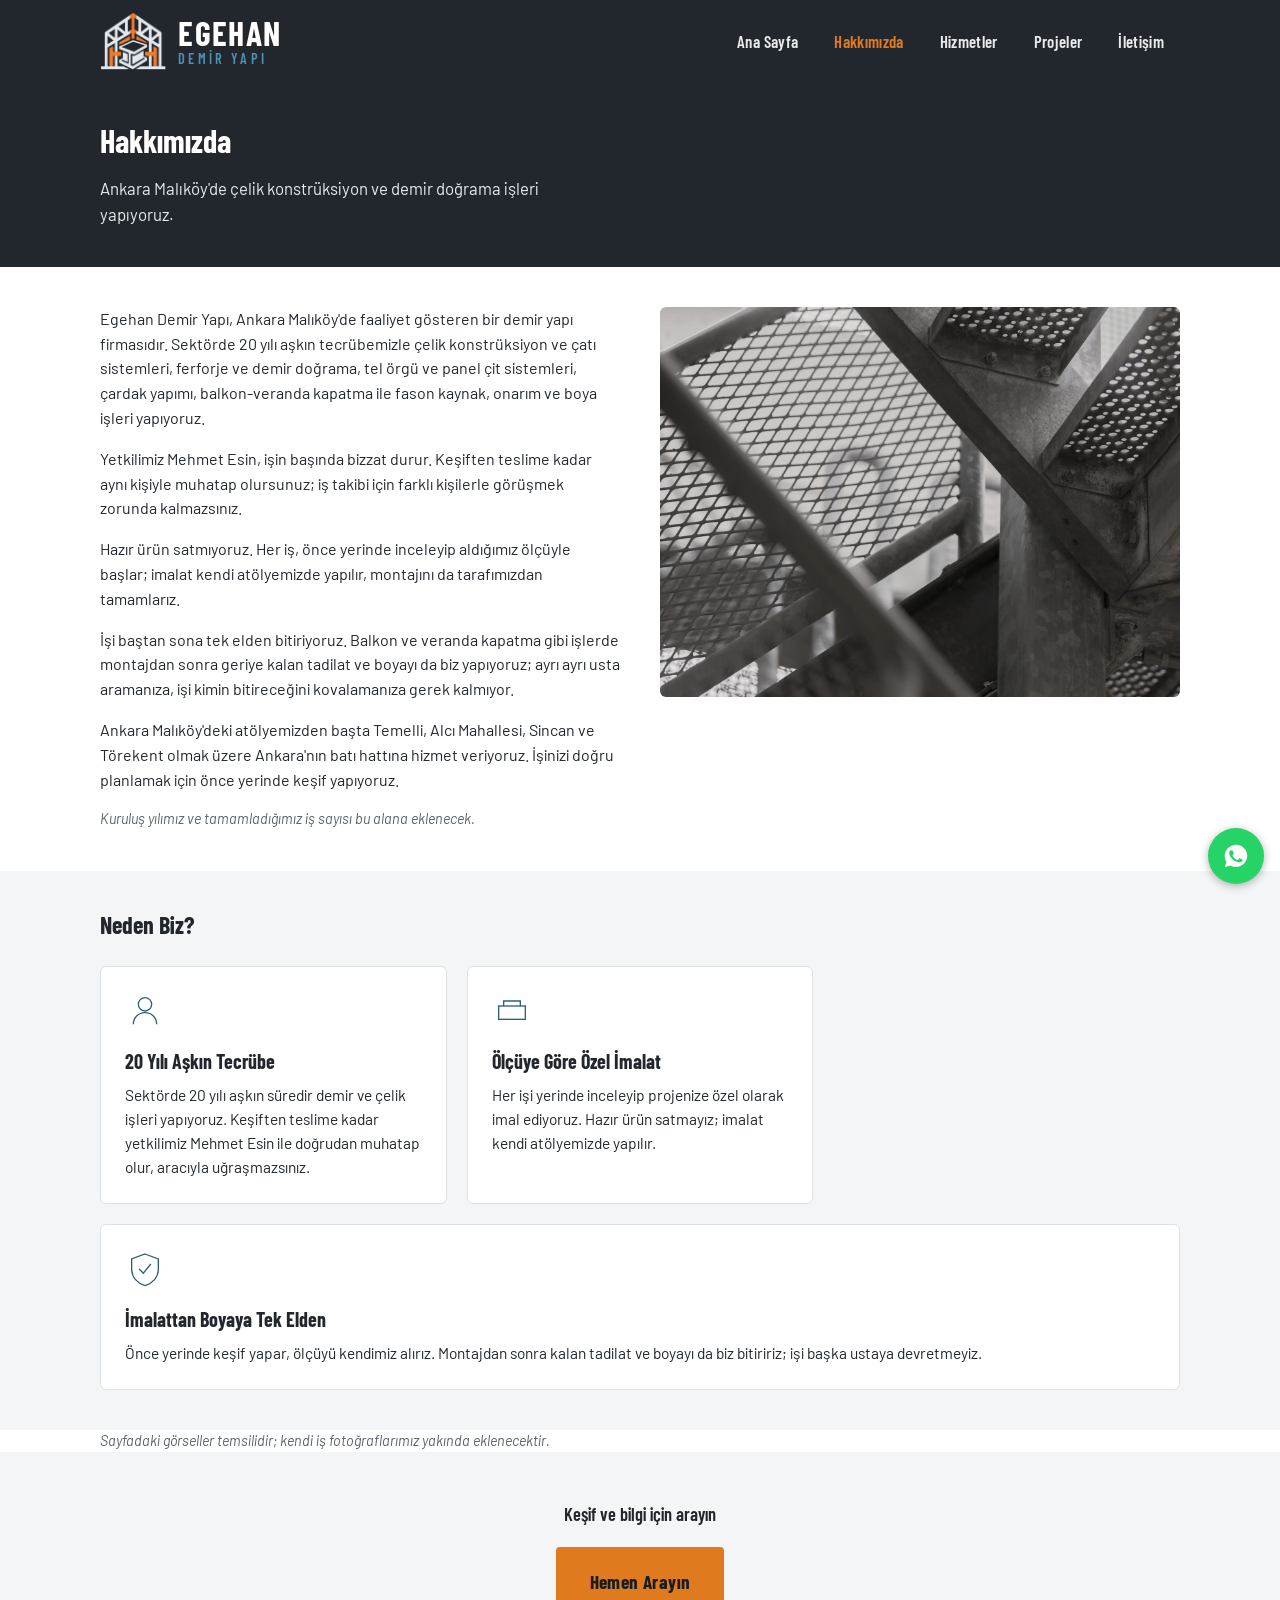
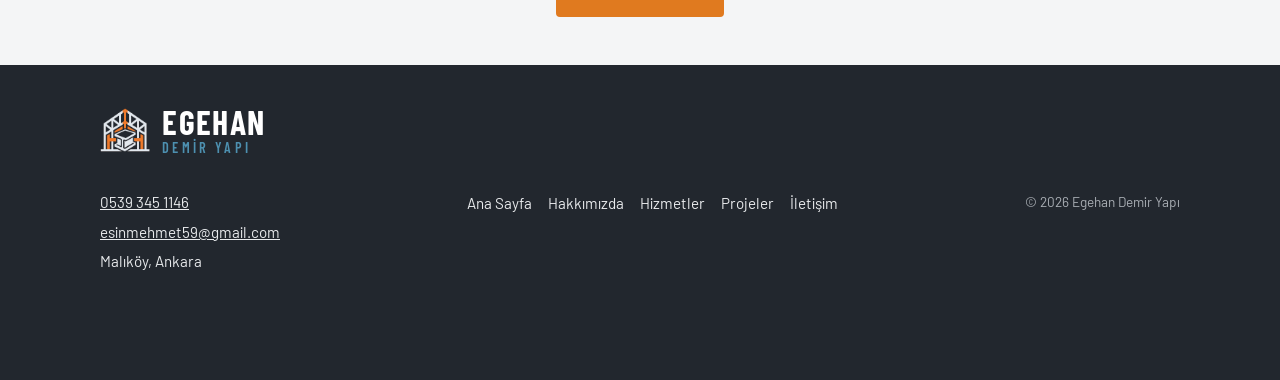
==== hakkimizda.html @ c086c743 "Derinlik ve dönüşüm: SSS, neden biz, teklif şeridi, mobil çubuk, SEO - Paylaşım kartı (OG) ve LocalB" ====
<!DOCTYPE html>
<html lang="tr">
<head>
<meta charset="UTF-8">
<meta name="viewport" content="width=device-width, initial-scale=1.0">
<title>Hakkımızda — Egehan Demir Yapı | Çelik Konstrüksiyon &amp; Demir Doğrama</title>
<meta name="description" content="Egehan Demir Yapı hakkında bilgi alın. Ankara'da çelik konstrüksiyon, ferforje, çit sistemleri, balkon kapatma ve kaynak-boya işlerinde yetkili Mehmet Esin ile doğrudan çalışın.">
<link rel="canonical" href="https://bahaeem.github.io/egehan-teknik/hakkimizda.html">
<meta property="og:type" content="website">
<meta property="og:locale" content="tr_TR">
<meta property="og:site_name" content="Egehan Demir Yapı">
<meta property="og:url" content="https://bahaeem.github.io/egehan-teknik/hakkimizda.html">
<meta property="og:title" content="Hakkımızda — Egehan Demir Yapı">
<meta property="og:description" content="Egehan Demir Yapı hakkında bilgi alın. Ankara'da çelik konstrüksiyon, ferforje, çit sistemleri, balkon kapatma ve kaynak-boya işlerinde yetkili Mehmet Esin ile doğrudan çalışın.">
<meta property="og:image" content="https://bahaeem.github.io/egehan-teknik/gorseller/paylasim.jpg">
<meta property="og:image:width" content="1200">
<meta property="og:image:height" content="630">
<meta name="twitter:card" content="summary_large_image">
<meta name="twitter:title" content="Hakkımızda — Egehan Demir Yapı">
<meta name="twitter:description" content="Egehan Demir Yapı hakkında bilgi alın. Ankara'da çelik konstrüksiyon, ferforje, çit sistemleri, balkon kapatma ve kaynak-boya işlerinde yetkili Mehmet Esin ile doğrudan çalışın.">
<meta name="twitter:image" content="https://bahaeem.github.io/egehan-teknik/gorseller/paylasim.jpg">
<meta name="theme-color" content="#22272e">
<link rel="preconnect" href="https://fonts.googleapis.com">
<link rel="preconnect" href="https://fonts.gstatic.com" crossorigin>
<link rel="stylesheet" href="https://fonts.googleapis.com/css2?family=Barlow+Condensed:wght@600;700&family=Barlow:wght@400;600&display=swap">
<link rel="stylesheet" href="css/stil.css">
</head>
<body>

<header class="ust-bilgi">
  <div class="icerik">
    <a href="index.html" class="logo-baglanti">
      <img src="gorseller/amblem-acik.png" class="amblem" alt="" width="274" height="240">
      <span class="yazi-logo">
        <span class="yazi-logo-ad">EGEHAN</span>
        <span class="yazi-logo-alt">DEMİR YAPI</span>
      </span>
    </a>

    <button type="button" class="menu-dugmesi" aria-expanded="false" aria-controls="ana-menu">
      <span class="sr-only">Menüyü aç</span>
      <svg viewBox="0 0 24 24" fill="none" stroke-width="2" stroke-linecap="round" aria-hidden="true">
        <line x1="3" y1="6" x2="21" y2="6"></line>
        <line x1="3" y1="12" x2="21" y2="12"></line>
        <line x1="3" y1="18" x2="21" y2="18"></line>
      </svg>
    </button>

    <nav class="ana-menu" id="ana-menu" aria-label="Ana menü">
      <ul>
        <li><a href="index.html">Ana Sayfa</a></li>
        <li><a href="hakkimizda.html" aria-current="page">Hakkımızda</a></li>
        <li><a href="hizmetler.html">Hizmetler</a></li>
        <li><a href="projeler.html">Projeler</a></li>
        <li><a href="iletisim.html">İletişim</a></li>
      </ul>
    </nav>
  </div>
</header>

<main>

  <section class="sayfa-basligi">
    <div class="icerik">
      <h1>Hakkımızda</h1>
      <p>Ankara Malıköy'de çelik konstrüksiyon ve demir doğrama işleri yapıyoruz.</p>
    </div>
  </section>

  <section class="blok">
    <div class="icerik">
      <div class="blok-ic">
        <div class="blok-gorsel">
          <!-- TEMSİLİ görsel -->
          <img src="gorseller/metal-detay.webp" alt="Galvaniz çelik merdiven detayı" width="1600" height="2133" loading="lazy">
        </div>
        <div class="blok-metin">
          <p>Egehan Demir Yapı, Ankara Malıköy'de faaliyet gösteren bir demir yapı firmasıdır. Sektörde 20 yılı aşkın tecrübemizle çelik konstrüksiyon ve çatı sistemleri, ferforje ve demir doğrama, tel örgü ve panel çit sistemleri, çardak yapımı, balkon-veranda kapatma ile fason kaynak, onarım ve boya işleri yapıyoruz.</p>
          <p>Yetkilimiz Mehmet Esin, işin başında bizzat durur. Keşiften teslime kadar aynı kişiyle muhatap olursunuz; iş takibi için farklı kişilerle görüşmek zorunda kalmazsınız.</p>
          <p>Hazır ürün satmıyoruz. Her iş, önce yerinde inceleyip aldığımız ölçüyle başlar; imalat kendi atölyemizde yapılır, montajını da tarafımızdan tamamlarız.</p>
          <p>İşi baştan sona tek elden bitiriyoruz. Balkon ve veranda kapatma gibi işlerde montajdan sonra geriye kalan tadilat ve boyayı da biz yapıyoruz; ayrı ayrı usta aramanıza, işi kimin bitireceğini kovalamanıza gerek kalmıyor.</p>
          <p>Ankara Malıköy'deki atölyemizden başta Temelli, Alcı Mahallesi, Sincan ve Törekent olmak üzere Ankara'nın batı hattına hizmet veriyoruz. İşinizi doğru planlamak için önce yerinde keşif yapıyoruz.</p>
          <p class="yer-tutucu">Kuruluş yılımız ve tamamladığımız iş sayısı bu alana eklenecek.<!-- TODO: müşteriden gelecek. "20 yılı aşkın tecrübe" bilgisi 08.09.2026'da kullanıcıdan alındı, metne işlendi. --></p>
        </div>
      </div>
    </div>
  </section>

  <section class="blok blok--zemin">
    <div class="icerik">
      <h2>Neden Biz?</h2>
      <ul class="kart-grid kart-grid--3">
        <li class="kart">
          <svg class="kart-ikon" viewBox="0 0 48 48" aria-hidden="true">
            <circle cx="24" cy="16" r="8"></circle>
            <path d="M10 40c0-8 6-14 14-14s14 6 14 14"></path>
          </svg>
          <h3>20 Yılı Aşkın Tecrübe</h3>
          <p>Sektörde 20 yılı aşkın süredir demir ve çelik işleri yapıyoruz. Keşiften teslime kadar yetkilimiz Mehmet Esin ile doğrudan muhatap olur, aracıyla uğraşmazsınız.</p>
        </li>

        <li class="kart">
          <svg class="kart-ikon" viewBox="0 0 48 48" aria-hidden="true">
            <rect x="8" y="18" width="32" height="16"></rect>
            <path d="M14 18 V12 H34 V18"></path>
          </svg>
          <h3>Ölçüye Göre Özel İmalat</h3>
          <p>Her işi yerinde inceleyip projenize özel olarak imal ediyoruz. Hazır ürün satmayız; imalat kendi atölyemizde yapılır.</p>
        </li>

        <li class="kart">
          <svg class="kart-ikon" viewBox="0 0 48 48" aria-hidden="true">
            <path d="M24 6 L40 12 V24 C40 34 33 41 24 44 C15 41 8 34 8 24 V12 Z"></path>
            <path d="M17 24 L22 29 L31 18"></path>
          </svg>
          <h3>İmalattan Boyaya Tek Elden</h3>
          <p>Önce yerinde keşif yapar, ölçüyü kendimiz alırız. Montajdan sonra kalan tadilat ve boyayı da biz bitiririz; işi başka ustaya devretmeyiz.</p>
        </li>
      </ul>
    </div>
  </section>

  <div class="icerik">
    <p class="yer-tutucu">Sayfadaki görseller temsilidir; kendi iş fotoğraflarımız yakında eklenecektir.</p>
  </div>

  <section class="son-cagri">
    <div class="icerik">
      <p>Keşif ve bilgi için arayın</p>
      <a href="tel:+905393451146" class="buton buton-birincil buton-buyuk gecis">Hemen Arayın</a>
    </div>
  </section>

</main>

<footer class="alt-bilgi">
  <div class="icerik">
    <div class="alt-bilgi-logo">
      <img src="gorseller/amblem-acik.png" class="amblem" alt="" width="274" height="240">
      <div class="yazi-logo">
        <span class="yazi-logo-ad">EGEHAN</span>
        <span class="yazi-logo-alt">DEMİR YAPI</span>
      </div>
    </div>

    <ul class="alt-bilgi-iletisim">
      <li><a href="tel:+905393451146">0539 345 1146</a></li>
      <li><a href="mailto:esinmehmet59@gmail.com">esinmehmet59@gmail.com</a></li>
      <!-- TODO: tam atölye adresi gelince güncellenecek -->
      <li>Malıköy, Ankara</li>
    </ul>

    <nav aria-label="Alt bilgi menüsü">
      <ul class="alt-bilgi-menu">
        <li><a href="index.html">Ana Sayfa</a></li>
        <li><a href="hakkimizda.html">Hakkımızda</a></li>
        <li><a href="hizmetler.html">Hizmetler</a></li>
        <li><a href="projeler.html">Projeler</a></li>
        <li><a href="iletisim.html">İletişim</a></li>
      </ul>
    </nav>

    <p class="telif">© 2026 Egehan Demir Yapı</p>
  </div>
</footer>

<a href="https://wa.me/905393451146?text=Merhaba%2C%20bilgi%20almak%20istiyorum." class="whatsapp-buton gecis" aria-label="WhatsApp ile yazın">
  <svg viewBox="0 0 32 32" aria-hidden="true">
    <path d="M16 4C9.4 4 4 9.4 4 16c0 2.4.7 4.6 1.9 6.5L4 28l5.7-1.8c1.8 1 3.9 1.6 6.3 1.6 6.6 0 12-5.4 12-12S22.6 4 16 4zm6.8 17.1c-.3.8-1.6 1.5-2.5 1.6-.6.1-1.4.2-4.2-.9-3.5-1.4-5.8-4.9-6-5.1-.2-.3-1.4-1.9-1.4-3.6 0-1.7.9-2.5 1.2-2.9.3-.3.7-.4 1-.4h.7c.2 0 .5 0 .8.6.3.7 1 2.4 1.1 2.6.1.2.2.4 0 .7-.1.3-.2.4-.4.6-.2.2-.4.5-.6.6-.2.2-.4.4-.2.8.2.4 1 1.6 2.1 2.6 1.4 1.3 2.6 1.7 3 1.9.4.2.6.1.8-.1.2-.2.9-1 1.1-1.4.2-.4.5-.3.8-.2.3.1 2 1 2.4 1.1.4.2.6.3.7.4.1.2.1.9-.2 1.7z"></path>
  </svg>
</a>

<nav class="mobil-cubuk" aria-label="Hızlı iletişim">
  <a href="tel:+905393451146" class="mobil-cubuk-ara">
    <svg viewBox="0 0 24 24" aria-hidden="true"><path d="M6.6 10.8c1.4 2.8 3.8 5.1 6.6 6.6l2.2-2.2c.3-.3.7-.4 1-.2 1.1.4 2.3.6 3.6.6.6 0 1 .4 1 1V20c0 .6-.4 1-1 1-9.4 0-17-7.6-17-17 0-.6.4-1 1-1h3.5c.6 0 1 .4 1 1 0 1.2.2 2.4.6 3.6.1.3 0 .7-.2 1l-2.3 2.2z"></path></svg>
    Hemen Ara
  </a>
  <a href="https://wa.me/905393451146?text=Merhaba%2C%20bilgi%20almak%20istiyorum." class="mobil-cubuk-wa" rel="noopener">
    <svg viewBox="0 0 32 32" aria-hidden="true"><path d="M16 4C9.4 4 4 9.4 4 16c0 2.4.7 4.6 1.9 6.5L4 28l5.7-1.8c1.8 1 3.9 1.6 6.3 1.6 6.6 0 12-5.4 12-12S22.6 4 16 4zm6.8 17.1c-.3.8-1.6 1.5-2.5 1.6-.6.1-1.4.2-4.2-.9-3.5-1.4-5.8-4.9-6-5.1-.2-.3-1.4-1.9-1.4-3.6 0-1.7.9-2.5 1.2-2.9.3-.3.7-.4 1-.4h.7c.2 0 .5 0 .8.6.3.7 1 2.4 1.1 2.6.1.2.2.4 0 .7-.1.3-.2.4-.4.6-.2.2-.4.5-.6.6-.2.2-.4.4-.2.8.2.4 1 1.6 2.1 2.6 1.4 1.3 2.6 1.7 3 1.9.4.2.6.1.8-.1.2-.2.9-1 1.1-1.4.2-.4.5-.3.8-.2.3.1 2 1 2.4 1.1.4.2.6.3.7.4.1.2.1.9-.2 1.7z"></path></svg>
    WhatsApp
  </a>
</nav>

<script src="js/site.js"></script>
</body>
</html>
---- css/stil.css ----
/* ==========================================================================
   Egehan Demir Yapı — Ortak Stil Dosyası
   Tüm sayfalar bu tek dosyayı kullanır. Sayfaya özel CSS yazılmaz.
   ========================================================================== */

/* Yazı tipleri sayfa <head>'lerinde <link> ile yüklenir (performans). */

:root {
  /* Renk paleti */
  --renk-grafit: #22272e;
  --renk-grafit-koyu: #191d22;
  --renk-celik: #4d90b0;
  --renk-celik-koyu: #2e5f78;
  --renk-uyari: #e07a1f;
  --renk-zemin: #f4f5f6;
  --renk-metin: #22272e;
  --renk-metin-acik: #e8eaec;

  /* Tipografi */
  --yazi-govde: "Barlow", Arial, sans-serif;
  --yazi-baslik: "Barlow Condensed", Arial, sans-serif;

  /* Düzen */
  --icerik-genislik: 1120px;
  --gecis-suresi: 0.15s;
}

/* --------------------------------------------------------------------
   Sıfırlama / temel
   -------------------------------------------------------------------- */
*,
*::before,
*::after {
  box-sizing: border-box;
}

html {
  -webkit-text-size-adjust: 100%;
}

body {
  margin: 0;
  font-family: var(--yazi-govde);
  color: var(--renk-metin);
  background: #ffffff;
  line-height: 1.55;
  font-size: 16px;
}

img {
  max-width: 100%;
  display: block;
}

a {
  color: var(--renk-celik-koyu);
  text-decoration: underline;
}

a:hover {
  text-decoration: none;
}

h1,
h2,
h3 {
  font-family: var(--yazi-baslik);
  font-weight: 700;
  line-height: 1.15;
  margin: 0 0 0.5em;
}

p {
  margin: 0 0 1em;
}

ul {
  margin: 0;
  padding: 0;
}

button {
  font-family: inherit;
}

/* Klavye odağı — her yerde görünür kalsın */
:focus-visible {
  outline: 3px solid var(--renk-uyari);
  outline-offset: 2px;
}

/* Hareket azaltma tercihine saygı */
@media (prefers-reduced-motion: reduce) {
  *,
  *::before,
  *::after {
    animation-duration: 0.01ms !important;
    animation-iteration-count: 1 !important;
    transition-duration: 0.01ms !important;
    scroll-behavior: auto !important;
  }
}

.gecis {
  transition: background-color var(--gecis-suresi) ease,
    color var(--gecis-suresi) ease, border-color var(--gecis-suresi) ease;
}

/* --------------------------------------------------------------------
   Yardımcı sınıflar
   -------------------------------------------------------------------- */
.sr-only {
  position: absolute;
  width: 1px;
  height: 1px;
  padding: 0;
  margin: -1px;
  overflow: hidden;
  clip: rect(0, 0, 0, 0);
  white-space: nowrap;
  border: 0;
}

.icerik {
  width: 100%;
  max-width: var(--icerik-genislik);
  margin: 0 auto;
  padding: 0 20px;
}

/* --------------------------------------------------------------------
   Üst bilgi (header)
   -------------------------------------------------------------------- */
.ust-bilgi {
  background: var(--renk-grafit);
  position: sticky;
  top: 0;
  z-index: 100;
}

.ust-bilgi .icerik {
  display: flex;
  align-items: center;
  justify-content: space-between;
  padding-top: 12px;
  padding-bottom: 12px;
}

.logo-baglanti {
  display: flex;
  align-items: center;
  gap: 12px;
  text-decoration: none;
}

/* Amblem: müşterinin logosundan kesilen yazısız işaret.
   Koyu zeminde okunsun diye lacivert kısmı açık griye çevrildi
   (amblem-acik.png), turuncu korundu. Logodaki yazı kullanılmıyor;
   firma adı .yazi-logo ile doğru Türkçe yazımıyla veriliyor. */
.amblem {
  height: 46px;
  width: auto;
  flex: 0 0 auto;
}

@media (min-width: 768px) {
  .amblem {
    height: 58px;
  }
}

.yazi-logo {
  display: flex;
  flex-direction: column;
  gap: 2px;
}

.yazi-logo-ad {
  font-family: var(--yazi-baslik);
  font-weight: 700;
  font-size: 1.75rem;
  line-height: 1;
  color: #ffffff;
  letter-spacing: 0.04em;
}

.yazi-logo-alt {
  font-family: var(--yazi-baslik);
  font-weight: 600;
  font-size: 0.8rem;
  line-height: 1;
  color: var(--renk-celik);
  letter-spacing: 0.22em;
  display: block;
}

@media (min-width: 768px) {
  .yazi-logo-ad {
    font-size: 2.1rem;
  }

  .yazi-logo-alt {
    font-size: 0.9rem;
  }
}

/* Ana menü — mobilde gizli, buton ile açılır */
.ana-menu {
  position: absolute;
  top: 100%;
  left: 0;
  right: 0;
  background: var(--renk-grafit);
  border-top: 1px solid var(--renk-grafit-koyu);
  display: none;
}

.ana-menu.acik {
  display: block;
}

.ana-menu ul {
  list-style: none;
  display: flex;
  flex-direction: column;
}

.ana-menu a {
  display: block;
  padding: 14px 20px;
  color: var(--renk-metin-acik);
  text-decoration: none;
  border-top: 1px solid rgba(232, 234, 236, 0.08);
  font-family: var(--yazi-baslik);
  font-weight: 600;
  font-size: 1.05rem;
  letter-spacing: 0.02em;
}

.ana-menu a:hover,
.ana-menu a:focus-visible {
  color: var(--renk-celik);
}

.ana-menu a[aria-current="page"] {
  color: var(--renk-uyari);
}

/* Hamburger butonu */
.menu-dugmesi {
  background: transparent;
  border: 2px solid var(--renk-metin-acik);
  border-radius: 4px;
  padding: 8px 10px;
  cursor: pointer;
  display: flex;
  align-items: center;
  justify-content: center;
}

.menu-dugmesi svg {
  width: 22px;
  height: 22px;
  stroke: var(--renk-metin-acik);
}

/* --------------------------------------------------------------------
   Hero
   -------------------------------------------------------------------- */
/* TEMSİLİ görsel, gerçek iş fotoğrafı gelince değişecek */
.hero {
  background-image: linear-gradient(
      rgba(25, 29, 34, 0.92),
      rgba(25, 29, 34, 0.75)
    ), url("../gorseller/celik-konstruksiyon.webp");
  background-size: cover;
  background-position: center;
  background-repeat: no-repeat;
  color: var(--renk-metin-acik);
  padding: 48px 0 56px;
}

.hero h1 {
  color: #ffffff;
  font-size: 2rem;
  max-width: 18ch;
}

.hero p {
  font-size: 1.05rem;
  max-width: 55ch;
  color: var(--renk-metin-acik);
}

.hero-butonlar {
  display: flex;
  flex-direction: column;
  gap: 12px;
  margin-top: 24px;
}

/* --------------------------------------------------------------------
   Butonlar
   -------------------------------------------------------------------- */
.buton {
  display: inline-flex;
  align-items: center;
  justify-content: center;
  gap: 8px;
  font-family: var(--yazi-baslik);
  font-weight: 700;
  font-size: 1.05rem;
  letter-spacing: 0.02em;
  text-decoration: none;
  border-radius: 4px;
  padding: 14px 24px;
  border: 2px solid transparent;
  cursor: pointer;
}

.buton-birincil {
  background: var(--renk-uyari);
  color: var(--renk-grafit-koyu);
}

.buton-birincil:hover,
.buton-birincil:focus-visible {
  background: #c8690f;
  color: var(--renk-grafit-koyu);
}

.buton-ikincil {
  background: transparent;
  border-color: var(--renk-metin-acik);
  color: var(--renk-metin-acik);
}

.buton-ikincil:hover,
.buton-ikincil:focus-visible {
  background: rgba(232, 234, 236, 0.1);
  color: #ffffff;
}

.buton-buyuk {
  padding: 18px 32px;
  font-size: 1.2rem;
}

/* --------------------------------------------------------------------
   Hizmetler özeti (açık zemin, kart grid)
   -------------------------------------------------------------------- */
.hizmetler-ozeti {
  background: var(--renk-zemin);
  padding: 48px 0;
}

.hizmetler-ozeti h2 {
  font-size: 1.6rem;
  color: var(--renk-metin);
}

.kart-grid {
  display: grid;
  grid-template-columns: 1fr;
  gap: 20px;
  margin-top: 28px;
  list-style: none;
}

.kart {
  background: #ffffff;
  border: 1px solid #dfe2e5;
  border-radius: 6px;
  padding: 24px;
}

.kart-ikon {
  width: 40px;
  height: 40px;
  stroke: var(--renk-celik-koyu);
  fill: none;
  stroke-width: 1.6;
  margin-bottom: 12px;
}

.kart h3 {
  font-size: 1.25rem;
  color: var(--renk-metin);
}

.kart h3 a {
  color: inherit;
  text-decoration: none;
}

.kart h3 a:hover,
.kart h3 a:focus-visible {
  color: var(--renk-celik-koyu);
  text-decoration: underline;
}

.kart p {
  margin-bottom: 0;
  font-size: 0.97rem;
}

.tum-hizmetler-link {
  display: inline-block;
  margin-top: 28px;
  font-family: var(--yazi-baslik);
  font-weight: 600;
  font-size: 1.05rem;
}

/* .kart-grid--3: kart-grid ile birlikte kullanılır, masaüstünde 3 sütun
   verir (hakkımızda "Neden Biz?" ve iletişim kartları için). */
.kart--orta {
  text-align: center;
}

.kart--orta .kart-ikon {
  margin-left: auto;
  margin-right: auto;
}

.kart-eylem {
  margin-top: 16px;
}

/* Hizmet kartı görseli (index.html) — 16:10 oranlı, kart üstünde */
.kart-gorsel {
  aspect-ratio: 16 / 10;
  overflow: hidden;
  margin: -24px -24px 16px;
  border-radius: 5px 5px 0 0;
}

.kart-gorsel img {
  width: 100%;
  height: 100%;
  object-fit: cover;
  filter: grayscale(0.65) contrast(1.06);
}

/* 7. kart (Tadilat, Boya ve Temizlik) tek başına kalınca tüm satıra
   yayılır; dev görünmesin diye görseli daha alçak bir orana sabitlenir. */
.kart-grid .kart:last-child {
  grid-column: 1 / -1;
}

.kart-grid .kart:last-child .kart-gorsel {
  aspect-ratio: 21 / 9;
}

/* Görsel birliği: farklı kaynaklardan gelen dekoratif görselleri tek
   takım gibi göstermek için ortak renk işlemi. */
.gorsel-islem {
  filter: grayscale(0.65) contrast(1.06);
}

/* --------------------------------------------------------------------
   Neden Bizi Tercih Etmelisiniz (index.html) — sade liste blokları,
   .kart görünümünden ayrışsın diye kart değil, sol kenarlı liste.
   -------------------------------------------------------------------- */
.neden {
  background: #ffffff;
  padding: 48px 0;
}

.neden h2 {
  font-size: 1.6rem;
  color: var(--renk-metin);
}

.neden-liste {
  list-style: none;
  display: grid;
  grid-template-columns: 1fr;
  gap: 24px;
  margin-top: 28px;
  padding: 0;
}

.neden-liste li {
  border-left: 3px solid var(--renk-uyari);
  padding: 2px 0 2px 18px;
}

.neden-liste h3 {
  font-size: 1.1rem;
  margin-bottom: 0.3em;
}

.neden-liste p {
  margin: 0;
  font-size: 0.95rem;
}

@media (min-width: 768px) {
  .neden-liste {
    grid-template-columns: repeat(2, 1fr);
    column-gap: 32px;
  }
}

@media (min-width: 1024px) {
  .neden-liste {
    grid-template-columns: repeat(3, 1fr);
  }
}

/* --------------------------------------------------------------------
   Akan görsel şeridi (index.html) — TEMSİLİ görseller, saf CSS animasyon
   -------------------------------------------------------------------- */
.gorsel-seridi {
  background: var(--renk-grafit-koyu);
  padding: 24px 0;
  overflow: hidden;
}

.gorsel-seridi-track {
  display: flex;
  width: max-content;
  animation: gorsel-seridi-kaydir 60s linear infinite;
}

.gorsel-seridi:hover .gorsel-seridi-track,
.gorsel-seridi:focus-within .gorsel-seridi-track,
.gorsel-seridi.duraklatildi .gorsel-seridi-track {
  animation-play-state: paused;
}

/* Dokunmatik/klavye kullanıcıları için durdur-oynat düğmesi */
.serit-dugmesi {
  display: block;
  margin: 12px auto 0;
  background: transparent;
  border: 1px solid #8a9099;
  border-radius: 4px;
  color: #b9bfc6;
  font-family: var(--yazi-govde);
  font-size: 0.82rem;
  padding: 6px 14px;
  cursor: pointer;
}

.serit-dugmesi:hover {
  color: #ffffff;
  border-color: #b9bfc6;
}

@media (prefers-reduced-motion: reduce) {
  .serit-dugmesi {
    display: none; /* animasyon zaten kapalı, düğmeye gerek yok */
  }
}

.gorsel-seridi-ic {
  display: flex;
  flex-shrink: 0;
  gap: 16px;
  padding-right: 16px;
}

.gorsel-seridi-ic img {
  height: 140px;
  width: auto;
  object-fit: cover;
  border-radius: 4px;
  flex-shrink: 0;
  filter: grayscale(0.65) contrast(1.06);
}

@keyframes gorsel-seridi-kaydir {
  from {
    transform: translateX(0);
  }
  to {
    transform: translateX(-50%);
  }
}

.gorsel-seridi-not {
  margin: 12px 0 0;
  text-align: center;
  font-size: 0.82rem;
  color: #8a9099;
}

@media (prefers-reduced-motion: reduce) {
  .gorsel-seridi {
    overflow-x: auto;
  }

  .gorsel-seridi-track {
    animation: none !important;
    transform: none !important;
  }
}

/* --------------------------------------------------------------------
   Galeri (projeler.html)
   -------------------------------------------------------------------- */
.galeri-grid {
  display: grid;
  grid-template-columns: 1fr;
  gap: 20px;
  margin-top: 24px;
}

.galeri-oge {
  margin: 0;
  background: #ffffff;
  border: 1px solid #dfe2e5;
  border-radius: 6px;
  overflow: hidden;
}

.galeri-oge img {
  width: 100%;
  height: auto;
}

.galeri-oge figcaption {
  padding: 16px;
}

.galeri-oge figcaption strong {
  display: block;
  font-family: var(--yazi-baslik);
  font-size: 1.1rem;
  margin-bottom: 4px;
}

.galeri-oge figcaption span {
  font-size: 0.92rem;
  color: #5a6169;
}

.galeri-bos {
  background: #ffffff;
  border: 1px solid #dfe2e5;
  border-radius: 6px;
  padding: 32px 24px;
  text-align: center;
  margin-top: 24px;
}

.galeri-bos p {
  margin-bottom: 16px;
}

/* --------------------------------------------------------------------
   Sayfa başlığı (iç sayfalarda kısa, koyu zemin başlık bloğu)
   -------------------------------------------------------------------- */
.sayfa-basligi {
  background: var(--renk-grafit);
  color: var(--renk-metin-acik);
  padding: 40px 0;
}

.sayfa-basligi h1 {
  color: #ffffff;
  font-size: 2rem;
  max-width: 22ch;
}

.sayfa-basligi p {
  font-size: 1.05rem;
  max-width: 55ch;
  margin: 0;
}

/* --------------------------------------------------------------------
   Hizmet blokları (hizmetler.html içerik bölümleri)
   .blok / .blok--zemin: aynı yapı, diğer iç sayfalarda genel içerik
   bölümü olarak kullanılır (--zemin varyantı: hakkımızda, iletişim).
   -------------------------------------------------------------------- */
.hizmet-blok,
.blok {
  padding: 40px 0;
}

.hizmet-blok--zemin,
.blok--zemin {
  background: var(--renk-zemin);
}

.hizmet-blok h2,
.blok h2 {
  font-size: 1.5rem;
}

.hizmet-liste {
  list-style: none;
  display: flex;
  flex-direction: column;
  gap: 10px;
  margin: 0 0 16px;
}

.hizmet-liste li {
  position: relative;
  padding-left: 22px;
}

.hizmet-liste li::before {
  content: "";
  position: absolute;
  left: 0;
  top: 0.7em;
  width: 10px;
  height: 2px;
  background: var(--renk-uyari);
}

.yer-tutucu {
  font-size: 0.9rem;
  font-style: italic;
  color: #5a6169;
  margin: 0;
}

/* Hizmet bloğu metin + görsel yerleşimi (hizmetler.html) ve
   hakkımızda giriş bloğu metin + görsel yerleşimi (hakkimizda.html).
   Mobilde görsel üstte, metin altta (DOM sırası). Masaüstünde yan yana;
   --ters varyantı görselin tarafını değiştirir. */
.hizmet-blok-ic,
.blok-ic {
  display: flex;
  flex-direction: column;
  gap: 24px;
  align-items: center;
}

.hizmet-blok-metin,
.hizmet-blok-gorsel,
.blok-metin,
.blok-gorsel {
  width: 100%;
  min-width: 0;
}

.hizmet-blok-gorsel img,
.blok-gorsel img {
  width: 100%;
  height: auto;
  border-radius: 6px;
  display: block;
}

.hizmet-blok-gorsel img,
.blok-gorsel img {
  /* Kaynak görseller yatay/dikey karışık geliyor; hepsini aynı orana
     sabitlemezsek dikey olan blok diğerlerinin iki katı uzuyor. */
  aspect-ratio: 4 / 3;
  object-fit: cover;
}

.hizmet-blok-gorsel img,
.blok-gorsel img {
  filter: grayscale(0.65) contrast(1.06);
}

/* --------------------------------------------------------------------
   Müşteri yorumları (index.html) — veri js/veri.js icinden gelir
   -------------------------------------------------------------------- */
.yorumlar {
  background: var(--renk-zemin);
  padding: 48px 0;
}

.yorumlar h2 {
  font-size: 1.6rem;
  color: var(--renk-metin);
}

.yorum-bos {
  max-width: 56ch;
  color: #5b636c;
  margin: 0;
}

.yorum-grid {
  display: grid;
  grid-template-columns: 1fr;
  gap: 20px;
  margin-top: 24px;
  list-style: none;
}

.yorum {
  background: #ffffff;
  border: 1px solid #dfe2e5;
  border-left: 4px solid var(--renk-uyari);
  border-radius: 4px;
  padding: 20px 22px;
}

.yorum-puan {
  color: var(--renk-uyari);
  font-size: 1.1rem;
  letter-spacing: 0.08em;
  display: block;
  margin-bottom: 8px;
}

.yorum-metin {
  margin: 0 0 12px;
}

.yorum-ad {
  font-family: var(--yazi-baslik);
  font-weight: 600;
  font-size: 0.95rem;
  letter-spacing: 0.03em;
  color: #5b636c;
  margin: 0;
}

.yorum-buton {
  margin-top: 24px;
}

@media (min-width: 768px) {
  .yorum-grid {
    grid-template-columns: repeat(2, 1fr);
  }
}

@media (min-width: 1024px) {
  .yorum-grid {
    grid-template-columns: repeat(3, 1fr);
  }
}

/* --------------------------------------------------------------------
   Sık Sorulan Sorular (hizmetler.html)
   -------------------------------------------------------------------- */
.sss {
  background: var(--renk-zemin);
  padding: 48px 0;
}

.sss h2 {
  font-size: 1.6rem;
  color: var(--renk-metin);
}

.sss-liste {
  display: grid;
  grid-template-columns: 1fr;
  gap: 4px;
  margin-top: 24px;
}

.sss-oge {
  background: #ffffff;
  border: 1px solid #dfe2e5;
  padding: 20px 22px;
}

.sss-oge h3 {
  font-size: 1.15rem;
  color: var(--renk-metin);
  margin-bottom: 8px;
}

.sss-oge p {
  margin: 0;
  max-width: 68ch;
}

@media (min-width: 900px) {
  .sss-liste {
    grid-template-columns: repeat(2, 1fr);
    gap: 16px;
  }
}

/* --------------------------------------------------------------------
   Güven şeridi
   -------------------------------------------------------------------- */
.guven-seridi {
  background: var(--renk-grafit-koyu);
  color: var(--renk-metin-acik);
  padding: 32px 0;
}

.guven-listesi {
  list-style: none;
  display: flex;
  flex-direction: column;
  gap: 16px;
  text-align: center;
}

.guven-listesi li {
  font-family: var(--yazi-baslik);
  font-weight: 600;
  font-size: 1.15rem;
  letter-spacing: 0.02em;
}

/* --------------------------------------------------------------------
   Süreç (index.html) — "Nasıl Çalışıyoruz", sıralı 4 adım
   -------------------------------------------------------------------- */
.surec {
  background: #ffffff;
  padding: 48px 0;
}

.surec h2 {
  font-size: 1.6rem;
  color: var(--renk-metin);
}

.surec-liste {
  list-style: none;
  counter-reset: surec-adim;
  display: grid;
  grid-template-columns: 1fr;
  gap: 28px;
  margin-top: 28px;
  padding: 0;
}

.surec-liste li {
  position: relative;
  padding-left: 52px;
}

.surec-liste li::before {
  counter-increment: surec-adim;
  content: counter(surec-adim);
  position: absolute;
  left: 0;
  top: -0.1em;
  font-family: var(--yazi-baslik);
  font-weight: 700;
  font-size: 2rem;
  line-height: 1;
  color: var(--renk-uyari);
}

.surec-liste h3 {
  font-size: 1.15rem;
  margin-bottom: 0.3em;
}

.surec-liste p {
  margin: 0;
  font-size: 0.97rem;
}

@media (min-width: 768px) {
  .surec-liste {
    grid-template-columns: repeat(2, 1fr);
    column-gap: 40px;
  }

  /* 5. adım tek başına kalınca tüm satıra yayılır, boşluk sırıtmaz. */
  .surec-liste li:last-child {
    grid-column: 1 / -1;
  }
}

/* --------------------------------------------------------------------
   Son çağrı bölümü
   -------------------------------------------------------------------- */
.son-cagri {
  background: var(--renk-zemin);
  padding: 48px 0;
  text-align: center;
}

.son-cagri p {
  font-size: 1.15rem;
  font-family: var(--yazi-baslik);
  font-weight: 600;
  color: var(--renk-metin);
}

/* --------------------------------------------------------------------
   Alt bilgi (footer)
   -------------------------------------------------------------------- */
.alt-bilgi {
  background: var(--renk-grafit);
  color: var(--renk-metin-acik);
  padding: 40px 0 100px;
}

.alt-bilgi .icerik {
  display: flex;
  flex-direction: column;
  gap: 24px;
}

.alt-bilgi-logo {
  display: flex;
  align-items: center;
  gap: 12px;
  margin-bottom: 12px;
}

/* Footer amblemi başlıktakinden bir tık küçük */
.alt-bilgi-logo .amblem {
  height: 44px;
}

.alt-bilgi-iletisim {
  list-style: none;
  font-size: 0.95rem;
}

.alt-bilgi-iletisim li {
  margin-bottom: 6px;
}

.alt-bilgi-iletisim a {
  color: var(--renk-metin-acik);
}

.alt-bilgi-menu {
  list-style: none;
  display: flex;
  flex-wrap: wrap;
  gap: 4px 16px;
}

.alt-bilgi-menu a {
  color: var(--renk-metin-acik);
  font-size: 0.95rem;
  text-decoration: none;
}

.alt-bilgi-menu a:hover,
.alt-bilgi-menu a:focus-visible {
  color: var(--renk-celik);
}

.telif {
  font-size: 0.85rem;
  color: #a9aeb4;
  margin: 0;
}

/* --------------------------------------------------------------------
   Teklif şeridi — "fotoğrafını gönder" çağrısı
   Bu sektörde müşteri çoğu zaman işin fotoğrafını çekip yolluyor;
   bunu açıkça davet etmek genel "bize ulaşın"dan daha iyi dönüyor.
   -------------------------------------------------------------------- */
.teklif-serit {
  background: var(--renk-grafit);
  color: var(--renk-metin-acik);
  padding: 40px 0;
  border-top: 4px solid var(--renk-uyari);
}

.teklif-ic {
  display: flex;
  flex-direction: column;
  gap: 22px;
}

.teklif-metin h2 {
  color: #ffffff;
  font-size: 1.6rem;
  margin-bottom: 10px;
}

.teklif-metin p {
  margin: 0;
  max-width: 60ch;
  color: var(--renk-metin-acik);
}

.teklif-butonlar {
  display: flex;
  flex-direction: column;
  gap: 12px;
}

.buton-wa {
  background: #25d366;
  color: #0e2c19;
}

.buton-wa:hover,
.buton-wa:focus-visible {
  background: #1ebe5a;
  color: #0e2c19;
}

@media (min-width: 768px) {
  .teklif-ic {
    flex-direction: row;
    align-items: center;
    justify-content: space-between;
    gap: 40px;
  }

  .teklif-butonlar {
    flex-direction: row;
    flex: 0 0 auto;
  }
}

/* --------------------------------------------------------------------
   Sabit mobil eylem çubuğu — ekranın altında, hep görünür.
   Ziyaretin %80'i telefondan geliyor; numaraya ulaşmak için
   kaydırmak zorunda kalmasınlar diye eklendi.
   768px ve üzerinde gizlenir (masaüstünde menü zaten görünüyor).
   -------------------------------------------------------------------- */
.mobil-cubuk {
  position: fixed;
  left: 0;
  right: 0;
  bottom: 0;
  z-index: 210;
  display: flex;
  background: var(--renk-grafit-koyu);
  border-top: 1px solid rgba(232, 234, 236, 0.14);
  box-shadow: 0 -2px 10px rgba(0, 0, 0, 0.25);
}

.mobil-cubuk a {
  flex: 1 1 0;
  display: flex;
  align-items: center;
  justify-content: center;
  gap: 8px;
  min-height: 56px;
  padding: 10px 8px;
  text-decoration: none;
  font-family: var(--yazi-baslik);
  font-weight: 700;
  font-size: 1.05rem;
  letter-spacing: 0.03em;
}

.mobil-cubuk svg {
  width: 20px;
  height: 20px;
  flex: 0 0 auto;
}

.mobil-cubuk-ara {
  background: var(--renk-uyari);
  color: var(--renk-grafit-koyu);
}

.mobil-cubuk-ara svg { fill: var(--renk-grafit-koyu); }

.mobil-cubuk-wa {
  background: #25d366;
  color: #0e2c19;
}

.mobil-cubuk-wa svg { fill: #0e2c19; }

/* Çubuk sayfanın en altını kapatmasın */
@media (max-width: 767px) {
  body { padding-bottom: 56px; }
}

@media (min-width: 768px) {
  .mobil-cubuk { display: none; }
}

/* --------------------------------------------------------------------
   Sabit WhatsApp butonu — mobilde çubuk devraldığı için gizlenir
   -------------------------------------------------------------------- */
.whatsapp-buton {
  position: fixed;
  right: 16px;
  bottom: 16px;
  width: 56px;
  height: 56px;
  border-radius: 50%;
  background: #25d366;
  display: flex;
  align-items: center;
  justify-content: center;
  z-index: 200;
  box-shadow: 0 2px 8px rgba(0, 0, 0, 0.3);
}

.whatsapp-buton svg {
  width: 30px;
  height: 30px;
  fill: #ffffff;
}

.whatsapp-buton:hover,
.whatsapp-buton:focus-visible {
  background: #1ebe5a;
}

@media (max-width: 767px) {
  .whatsapp-buton { display: none; }
}

/* ==========================================================================
   Masaüstü / tablet genişletmesi — 768px ve üzeri
   ========================================================================== */
@media (min-width: 768px) {
  .menu-dugmesi {
    display: none;
  }

  .ana-menu {
    position: static;
    display: block;
    border-top: none;
    background: transparent;
  }

  .ana-menu ul {
    flex-direction: row;
    gap: 4px;
  }

  .ana-menu a {
    border-top: none;
    padding: 10px 16px;
  }

  .hero h1 {
    font-size: 2.75rem;
  }

  .hero p {
    font-size: 1.15rem;
  }

  .hero-butonlar {
    flex-direction: row;
  }

  .kart-grid {
    grid-template-columns: repeat(2, 1fr);
  }

  .kart-grid.kart-grid--3 {
    grid-template-columns: repeat(3, 1fr);
  }

  .galeri-grid {
    grid-template-columns: repeat(2, 1fr);
  }

  .guven-listesi {
    flex-direction: row;
    justify-content: space-around;
    text-align: left;
  }

  .alt-bilgi .icerik {
    flex-direction: row;
    justify-content: space-between;
    flex-wrap: wrap;
  }

  .alt-bilgi-logo {
    flex-basis: 100%;
  }

  .gorsel-seridi-ic img {
    height: 200px;
  }

  .hizmet-blok-ic,
  .blok-ic {
    flex-direction: row-reverse;
    align-items: center;
    gap: 40px;
  }

  .blok-ic {
    align-items: flex-start;
  }

  .hizmet-blok--ters .hizmet-blok-ic {
    flex-direction: row;
  }
}

/* ==========================================================================
   Masaüstü genişletmesi — 1024px ve üzeri
   ========================================================================== */
@media (min-width: 1024px) {
  .kart-grid {
    grid-template-columns: repeat(3, 1fr);
  }
}
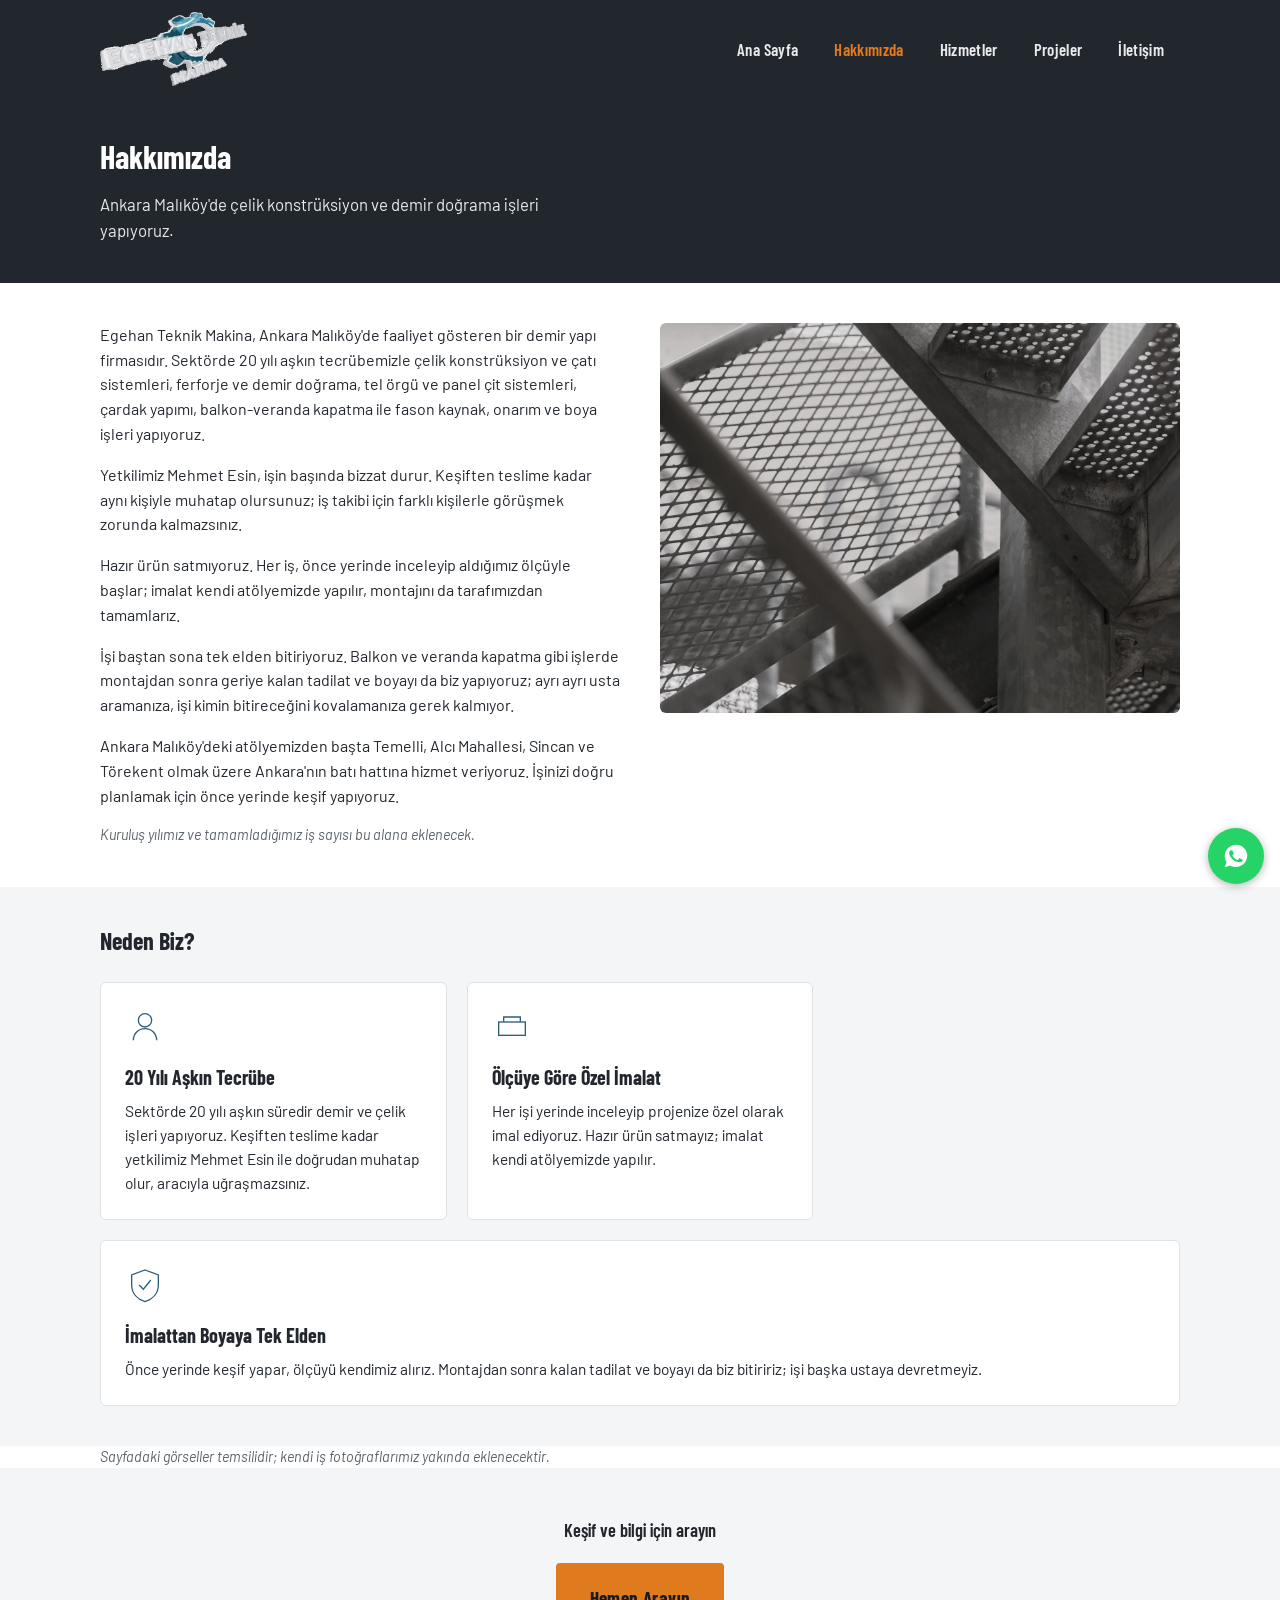
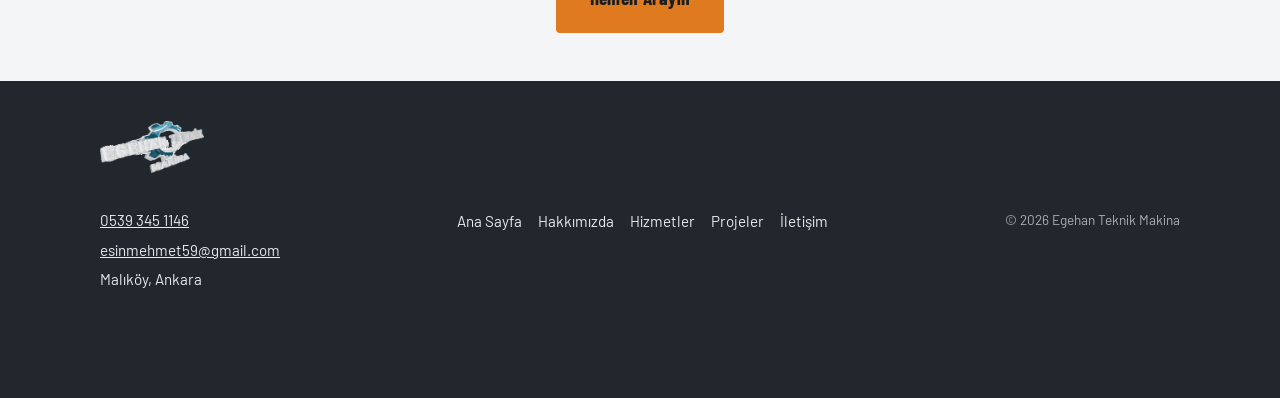
==== commit f1320def: "İsim Egehan Teknik Makina'ya döndü, firma logosu geri geldi - 5 sayfada isim, başlık, OG ve JSON-LD " ====
--- a/hakkimizda.html
+++ b/hakkimizda.html
@@ -3,21 +3,21 @@
 <head>
 <meta charset="UTF-8">
 <meta name="viewport" content="width=device-width, initial-scale=1.0">
-<title>Hakkımızda — Egehan Demir Yapı | Çelik Konstrüksiyon &amp; Demir Doğrama</title>
-<meta name="description" content="Egehan Demir Yapı hakkında bilgi alın. Ankara'da çelik konstrüksiyon, ferforje, çit sistemleri, balkon kapatma ve kaynak-boya işlerinde yetkili Mehmet Esin ile doğrudan çalışın.">
+<title>Hakkımızda — Egehan Teknik Makina | Çelik Konstrüksiyon &amp; Demir Doğrama</title>
+<meta name="description" content="Egehan Teknik Makina hakkında bilgi alın. Ankara'da çelik konstrüksiyon, ferforje, çit sistemleri, balkon kapatma ve kaynak-boya işlerinde yetkili Mehmet Esin ile doğrudan çalışın.">
 <link rel="canonical" href="https://bahaeem.github.io/egehan-teknik/hakkimizda.html">
 <meta property="og:type" content="website">
 <meta property="og:locale" content="tr_TR">
-<meta property="og:site_name" content="Egehan Demir Yapı">
+<meta property="og:site_name" content="Egehan Teknik Makina">
 <meta property="og:url" content="https://bahaeem.github.io/egehan-teknik/hakkimizda.html">
-<meta property="og:title" content="Hakkımızda — Egehan Demir Yapı">
-<meta property="og:description" content="Egehan Demir Yapı hakkında bilgi alın. Ankara'da çelik konstrüksiyon, ferforje, çit sistemleri, balkon kapatma ve kaynak-boya işlerinde yetkili Mehmet Esin ile doğrudan çalışın.">
+<meta property="og:title" content="Hakkımızda — Egehan Teknik Makina">
+<meta property="og:description" content="Egehan Teknik Makina hakkında bilgi alın. Ankara'da çelik konstrüksiyon, ferforje, çit sistemleri, balkon kapatma ve kaynak-boya işlerinde yetkili Mehmet Esin ile doğrudan çalışın.">
 <meta property="og:image" content="https://bahaeem.github.io/egehan-teknik/gorseller/paylasim.jpg">
 <meta property="og:image:width" content="1200">
 <meta property="og:image:height" content="630">
 <meta name="twitter:card" content="summary_large_image">
-<meta name="twitter:title" content="Hakkımızda — Egehan Demir Yapı">
-<meta name="twitter:description" content="Egehan Demir Yapı hakkında bilgi alın. Ankara'da çelik konstrüksiyon, ferforje, çit sistemleri, balkon kapatma ve kaynak-boya işlerinde yetkili Mehmet Esin ile doğrudan çalışın.">
+<meta name="twitter:title" content="Hakkımızda — Egehan Teknik Makina">
+<meta name="twitter:description" content="Egehan Teknik Makina hakkında bilgi alın. Ankara'da çelik konstrüksiyon, ferforje, çit sistemleri, balkon kapatma ve kaynak-boya işlerinde yetkili Mehmet Esin ile doğrudan çalışın.">
 <meta name="twitter:image" content="https://bahaeem.github.io/egehan-teknik/gorseller/paylasim.jpg">
 <meta name="theme-color" content="#22272e">
 <link rel="preconnect" href="https://fonts.googleapis.com">
@@ -30,11 +30,7 @@
 <header class="ust-bilgi">
   <div class="icerik">
     <a href="index.html" class="logo-baglanti">
-      <img src="gorseller/amblem-acik.png" class="amblem" alt="" width="274" height="240">
-      <span class="yazi-logo">
-        <span class="yazi-logo-ad">EGEHAN</span>
-        <span class="yazi-logo-alt">DEMİR YAPI</span>
-      </span>
+      <img src="gorseller/logo-acik.png" alt="Egehan Teknik Makina logosu" width="992" height="498">
     </a>
 
     <button type="button" class="menu-dugmesi" aria-expanded="false" aria-controls="ana-menu">
@@ -75,7 +71,7 @@
           <img src="gorseller/metal-detay.webp" alt="Galvaniz çelik merdiven detayı" width="1600" height="2133" loading="lazy">
         </div>
         <div class="blok-metin">
-          <p>Egehan Demir Yapı, Ankara Malıköy'de faaliyet gösteren bir demir yapı firmasıdır. Sektörde 20 yılı aşkın tecrübemizle çelik konstrüksiyon ve çatı sistemleri, ferforje ve demir doğrama, tel örgü ve panel çit sistemleri, çardak yapımı, balkon-veranda kapatma ile fason kaynak, onarım ve boya işleri yapıyoruz.</p>
+          <p>Egehan Teknik Makina, Ankara Malıköy'de faaliyet gösteren bir demir yapı firmasıdır. Sektörde 20 yılı aşkın tecrübemizle çelik konstrüksiyon ve çatı sistemleri, ferforje ve demir doğrama, tel örgü ve panel çit sistemleri, çardak yapımı, balkon-veranda kapatma ile fason kaynak, onarım ve boya işleri yapıyoruz.</p>
           <p>Yetkilimiz Mehmet Esin, işin başında bizzat durur. Keşiften teslime kadar aynı kişiyle muhatap olursunuz; iş takibi için farklı kişilerle görüşmek zorunda kalmazsınız.</p>
           <p>Hazır ürün satmıyoruz. Her iş, önce yerinde inceleyip aldığımız ölçüyle başlar; imalat kendi atölyemizde yapılır, montajını da tarafımızdan tamamlarız.</p>
           <p>İşi baştan sona tek elden bitiriyoruz. Balkon ve veranda kapatma gibi işlerde montajdan sonra geriye kalan tadilat ve boyayı da biz yapıyoruz; ayrı ayrı usta aramanıza, işi kimin bitireceğini kovalamanıza gerek kalmıyor.</p>
@@ -136,11 +132,7 @@
 <footer class="alt-bilgi">
   <div class="icerik">
     <div class="alt-bilgi-logo">
-      <img src="gorseller/amblem-acik.png" class="amblem" alt="" width="274" height="240">
-      <div class="yazi-logo">
-        <span class="yazi-logo-ad">EGEHAN</span>
-        <span class="yazi-logo-alt">DEMİR YAPI</span>
-      </div>
+      <img src="gorseller/logo-acik.png" alt="Egehan Teknik Makina logosu" width="992" height="498" loading="lazy">
     </div>
 
     <ul class="alt-bilgi-iletisim">
@@ -160,7 +152,7 @@
       </ul>
     </nav>
 
-    <p class="telif">© 2026 Egehan Demir Yapı</p>
+    <p class="telif">© 2026 Egehan Teknik Makina</p>
   </div>
 </footer>
 
--- a/css/stil.css
+++ b/css/stil.css
@@ -1,5 +1,5 @@
 /* ==========================================================================
-   Egehan Demir Yapı — Ortak Stil Dosyası
+   Egehan Teknik Makina — Ortak Stil Dosyası
    Tüm sayfalar bu tek dosyayı kullanır. Sayfaya özel CSS yazılmaz.
    ========================================================================== */
 
@@ -153,54 +153,18 @@
   text-decoration: none;
 }
 
-/* Amblem: müşterinin logosundan kesilen yazısız işaret.
-   Koyu zeminde okunsun diye lacivert kısmı açık griye çevrildi
-   (amblem-acik.png), turuncu korundu. Logodaki yazı kullanılmıyor;
-   firma adı .yazi-logo ile doğru Türkçe yazımıyla veriliyor. */
-.amblem {
-  height: 46px;
+/* Logo: firmanın kendi logosu (dişli + EGEHAN TEKNİK MAKİNA yazısı).
+   09.09.2026'da isim "Demir Yapı"dan geri dönünce yazı logosu yerine
+   tekrar bu kullanılmaya başlandı. */
+.logo-baglanti img {
+  height: 60px;
   width: auto;
   flex: 0 0 auto;
 }
 
 @media (min-width: 768px) {
-  .amblem {
-    height: 58px;
-  }
-}
-
-.yazi-logo {
-  display: flex;
-  flex-direction: column;
-  gap: 2px;
-}
-
-.yazi-logo-ad {
-  font-family: var(--yazi-baslik);
-  font-weight: 700;
-  font-size: 1.75rem;
-  line-height: 1;
-  color: #ffffff;
-  letter-spacing: 0.04em;
-}
-
-.yazi-logo-alt {
-  font-family: var(--yazi-baslik);
-  font-weight: 600;
-  font-size: 0.8rem;
-  line-height: 1;
-  color: var(--renk-celik);
-  letter-spacing: 0.22em;
-  display: block;
-}
-
-@media (min-width: 768px) {
-  .yazi-logo-ad {
-    font-size: 2.1rem;
-  }
-
-  .yazi-logo-alt {
-    font-size: 0.9rem;
+  .logo-baglanti img {
+    height: 74px;
   }
 }
 
@@ -1003,9 +967,10 @@
   margin-bottom: 12px;
 }
 
-/* Footer amblemi başlıktakinden bir tık küçük */
-.alt-bilgi-logo .amblem {
-  height: 44px;
+/* Footer logosu başlıktakinden bir tık küçük */
+.alt-bilgi-logo img {
+  height: 52px;
+  width: auto;
 }
 
 .alt-bilgi-iletisim {
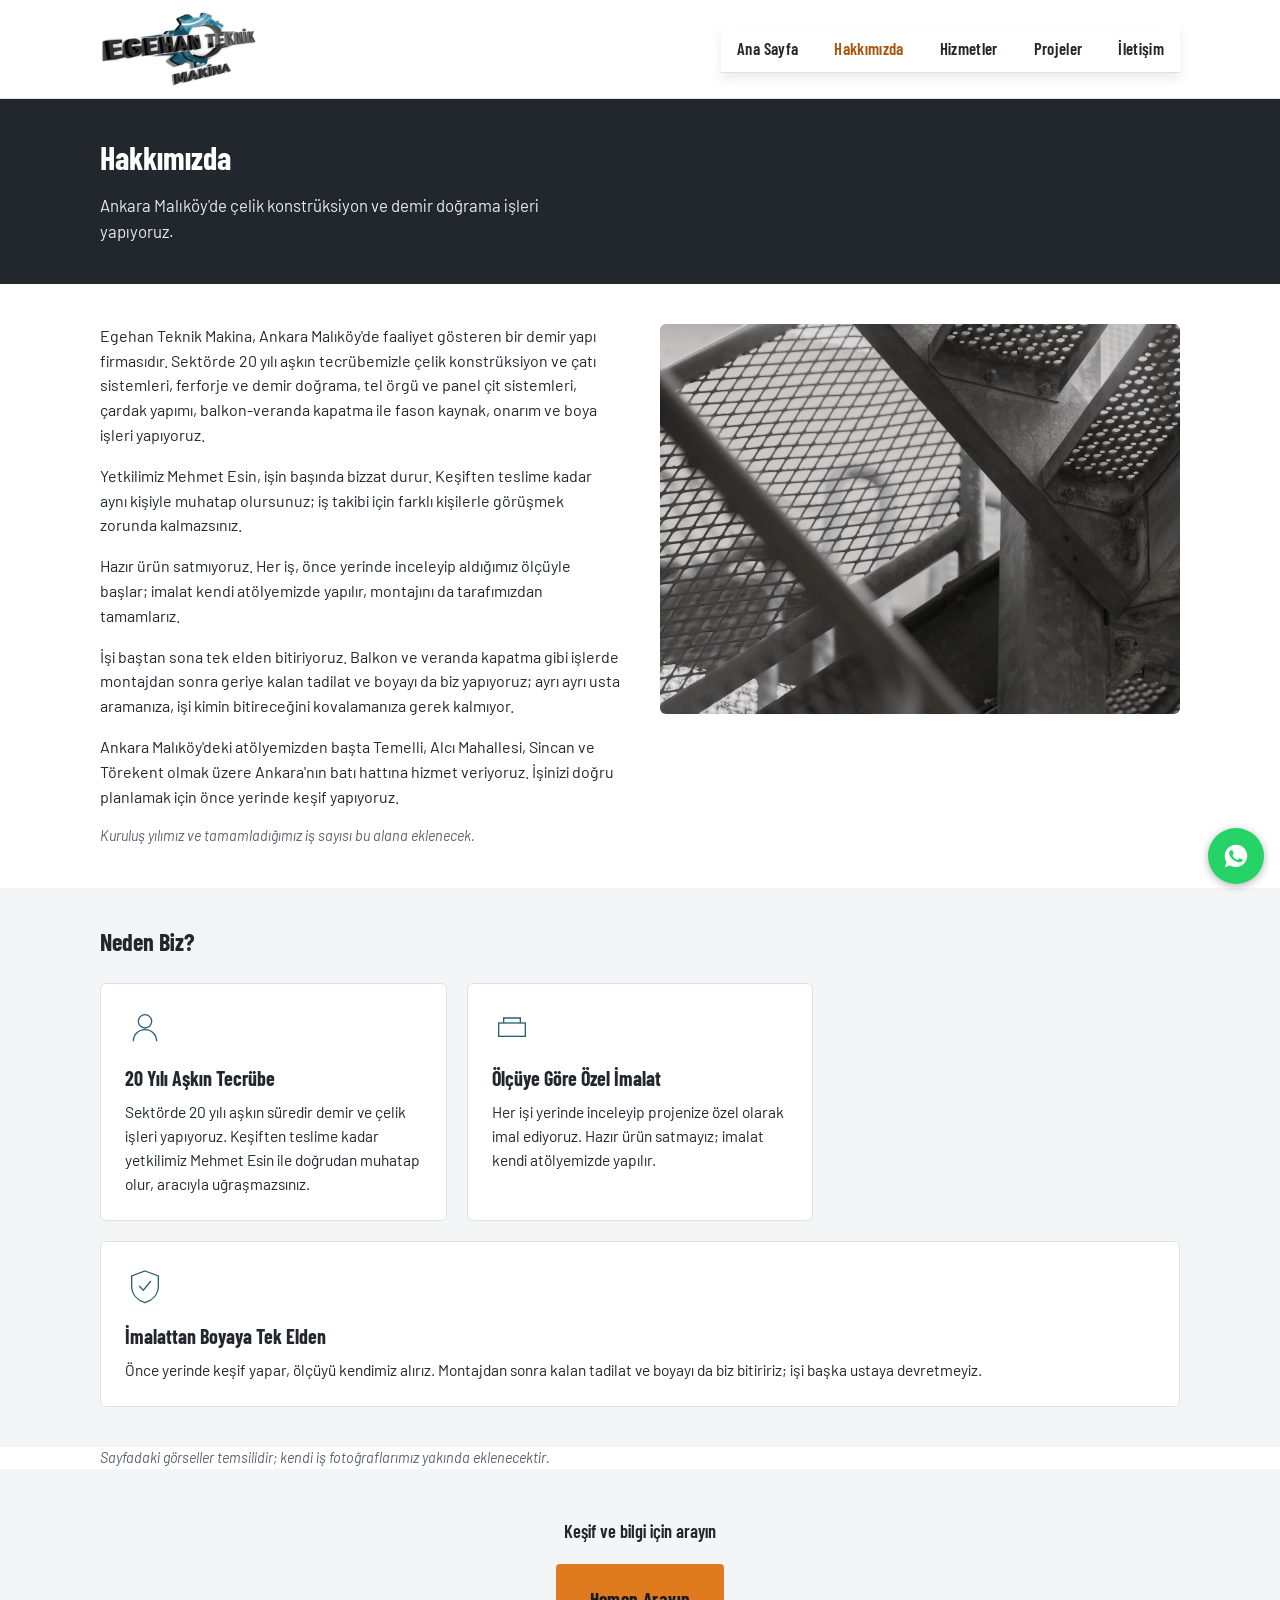
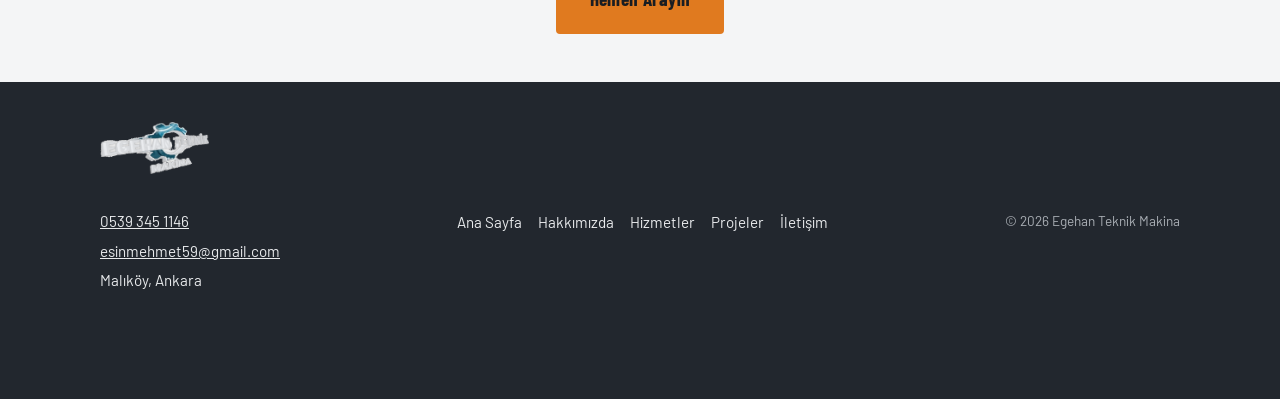
==== commit 65140620: "Gerçek iş fotoğrafları eklendi, Projeler galerisi doldu - 10 gerçek iş fotoğrafı WebP'ye çevrilip kü" ====
--- a/hakkimizda.html
+++ b/hakkimizda.html
@@ -30,7 +30,7 @@
 <header class="ust-bilgi">
   <div class="icerik">
     <a href="index.html" class="logo-baglanti">
-      <img src="gorseller/logo-acik.png" alt="Egehan Teknik Makina logosu" width="992" height="498">
+      <img src="gorseller/logo-duz.png" alt="Egehan Teknik Makina logosu" width="1011" height="481">
     </a>
 
     <button type="button" class="menu-dugmesi" aria-expanded="false" aria-controls="ana-menu">
@@ -132,7 +132,7 @@
 <footer class="alt-bilgi">
   <div class="icerik">
     <div class="alt-bilgi-logo">
-      <img src="gorseller/logo-acik.png" alt="Egehan Teknik Makina logosu" width="992" height="498" loading="lazy">
+      <img src="gorseller/logo-duz-acik.png" alt="Egehan Teknik Makina logosu" width="1011" height="481" loading="lazy">
     </div>
 
     <ul class="alt-bilgi-iletisim">
--- a/css/stil.css
+++ b/css/stil.css
@@ -12,6 +12,7 @@
   --renk-celik: #4d90b0;
   --renk-celik-koyu: #2e5f78;
   --renk-uyari: #e07a1f;
+  --renk-uyari-koyu: #a8560c; /* açık zeminde yazı için */
   --renk-zemin: #f4f5f6;
   --renk-metin: #22272e;
   --renk-metin-acik: #e8eaec;
@@ -132,7 +133,10 @@
    Üst bilgi (header)
    -------------------------------------------------------------------- */
 .ust-bilgi {
-  background: var(--renk-grafit);
+  /* Firma logosu koyu yazılı; açık zemin için tasarlanmış.
+     Bu yüzden başlık beyaz, hemen altındaki hero koyu grafit. */
+  background: #ffffff;
+  border-bottom: 1px solid #dfe2e5;
   position: sticky;
   top: 0;
   z-index: 100;
@@ -174,8 +178,9 @@
   top: 100%;
   left: 0;
   right: 0;
-  background: var(--renk-grafit);
-  border-top: 1px solid var(--renk-grafit-koyu);
+  background: #ffffff;
+  border-bottom: 1px solid #dfe2e5;
+  box-shadow: 0 6px 12px rgba(0, 0, 0, 0.08);
   display: none;
 }
 
@@ -192,9 +197,9 @@
 .ana-menu a {
   display: block;
   padding: 14px 20px;
-  color: var(--renk-metin-acik);
+  color: var(--renk-metin);
   text-decoration: none;
-  border-top: 1px solid rgba(232, 234, 236, 0.08);
+  border-top: 1px solid #e8eaec;
   font-family: var(--yazi-baslik);
   font-weight: 600;
   font-size: 1.05rem;
@@ -203,17 +208,17 @@
 
 .ana-menu a:hover,
 .ana-menu a:focus-visible {
-  color: var(--renk-celik);
+  color: var(--renk-celik-koyu);
 }
 
 .ana-menu a[aria-current="page"] {
-  color: var(--renk-uyari);
+  color: var(--renk-uyari-koyu);
 }
 
 /* Hamburger butonu */
 .menu-dugmesi {
   background: transparent;
-  border: 2px solid var(--renk-metin-acik);
+  border: 2px solid var(--renk-metin);
   border-radius: 4px;
   padding: 8px 10px;
   cursor: pointer;
@@ -225,7 +230,7 @@
 .menu-dugmesi svg {
   width: 22px;
   height: 22px;
-  stroke: var(--renk-metin-acik);
+  stroke: var(--renk-metin);
 }
 
 /* --------------------------------------------------------------------
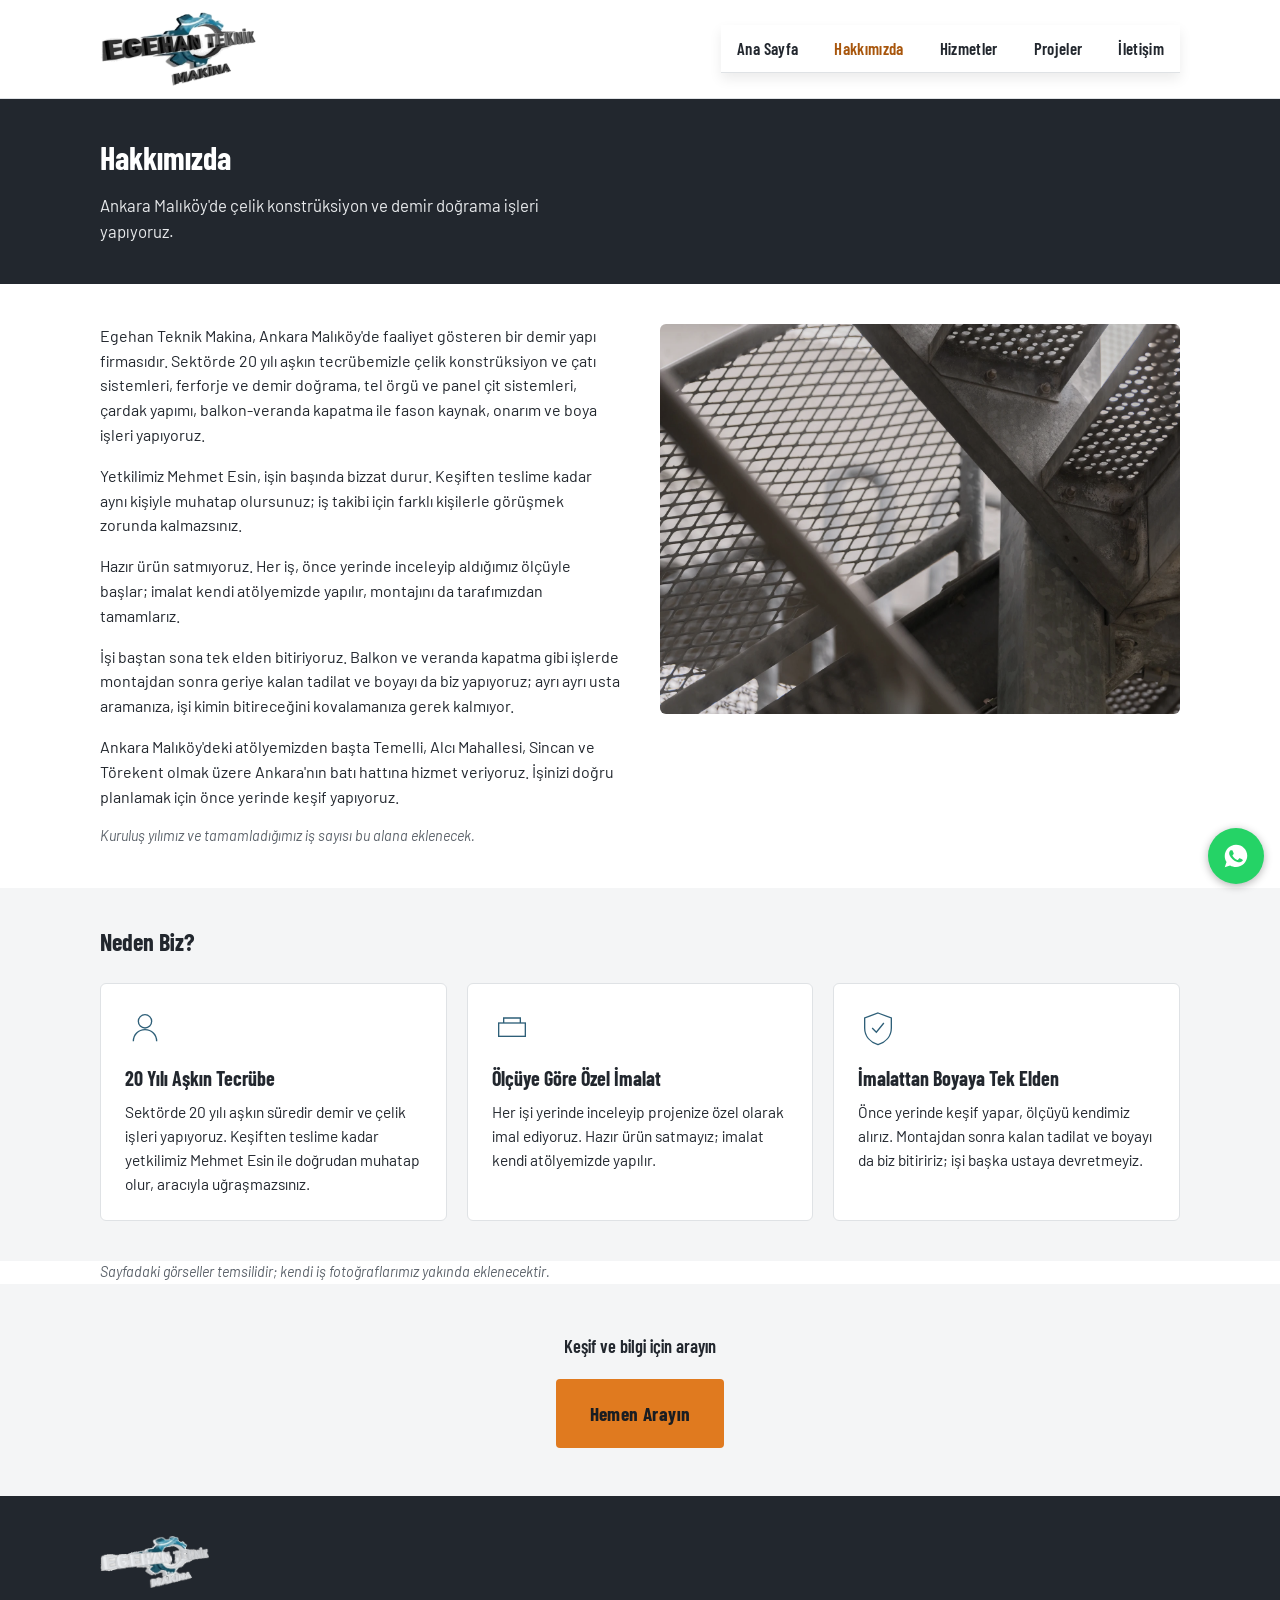
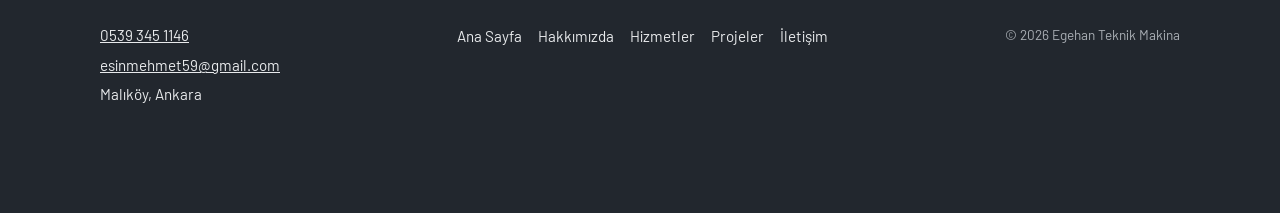
==== commit d208d2b4: "SEO: canonical/og adresleri yeni alan adına, robots.txt ve sitemap.xml eklendi - 22 canonical/og:url" ====
--- a/hakkimizda.html
+++ b/hakkimizda.html
@@ -5,20 +5,20 @@
 <meta name="viewport" content="width=device-width, initial-scale=1.0">
 <title>Hakkımızda — Egehan Teknik Makina | Çelik Konstrüksiyon &amp; Demir Doğrama</title>
 <meta name="description" content="Egehan Teknik Makina hakkında bilgi alın. Ankara'da çelik konstrüksiyon, ferforje, çit sistemleri, balkon kapatma ve kaynak-boya işlerinde yetkili Mehmet Esin ile doğrudan çalışın.">
-<link rel="canonical" href="https://bahaeem.github.io/egehan-teknik/hakkimizda.html">
+<link rel="canonical" href="https://egehanteknikmakina.com/hakkimizda.html">
 <meta property="og:type" content="website">
 <meta property="og:locale" content="tr_TR">
 <meta property="og:site_name" content="Egehan Teknik Makina">
-<meta property="og:url" content="https://bahaeem.github.io/egehan-teknik/hakkimizda.html">
+<meta property="og:url" content="https://egehanteknikmakina.com/hakkimizda.html">
 <meta property="og:title" content="Hakkımızda — Egehan Teknik Makina">
 <meta property="og:description" content="Egehan Teknik Makina hakkında bilgi alın. Ankara'da çelik konstrüksiyon, ferforje, çit sistemleri, balkon kapatma ve kaynak-boya işlerinde yetkili Mehmet Esin ile doğrudan çalışın.">
-<meta property="og:image" content="https://bahaeem.github.io/egehan-teknik/gorseller/paylasim.jpg">
+<meta property="og:image" content="https://egehanteknikmakina.com/gorseller/paylasim.jpg">
 <meta property="og:image:width" content="1200">
 <meta property="og:image:height" content="630">
 <meta name="twitter:card" content="summary_large_image">
 <meta name="twitter:title" content="Hakkımızda — Egehan Teknik Makina">
 <meta name="twitter:description" content="Egehan Teknik Makina hakkında bilgi alın. Ankara'da çelik konstrüksiyon, ferforje, çit sistemleri, balkon kapatma ve kaynak-boya işlerinde yetkili Mehmet Esin ile doğrudan çalışın.">
-<meta name="twitter:image" content="https://bahaeem.github.io/egehan-teknik/gorseller/paylasim.jpg">
+<meta name="twitter:image" content="https://egehanteknikmakina.com/gorseller/paylasim.jpg">
 <meta name="theme-color" content="#22272e">
 <link rel="preconnect" href="https://fonts.googleapis.com">
 <link rel="preconnect" href="https://fonts.gstatic.com" crossorigin>
--- a/css/stil.css
+++ b/css/stil.css
@@ -408,23 +408,13 @@
   width: 100%;
   height: 100%;
   object-fit: cover;
-  filter: grayscale(0.65) contrast(1.06);
-}
-
-/* 7. kart (Tadilat, Boya ve Temizlik) tek başına kalınca tüm satıra
-   yayılır; dev görünmesin diye görseli daha alçak bir orana sabitlenir. */
-.kart-grid .kart:last-child {
-  grid-column: 1 / -1;
-}
-
-.kart-grid .kart:last-child .kart-gorsel {
-  aspect-ratio: 21 / 9;
+  filter: grayscale(0.25) contrast(1.06);
 }
 
 /* Görsel birliği: farklı kaynaklardan gelen dekoratif görselleri tek
    takım gibi göstermek için ortak renk işlemi. */
 .gorsel-islem {
-  filter: grayscale(0.65) contrast(1.06);
+  filter: grayscale(0.25) contrast(1.06);
 }
 
 /* --------------------------------------------------------------------
@@ -728,7 +718,7 @@
 
 .hizmet-blok-gorsel img,
 .blok-gorsel img {
-  filter: grayscale(0.65) contrast(1.06);
+  filter: grayscale(0.25) contrast(1.06);
 }
 
 /* --------------------------------------------------------------------
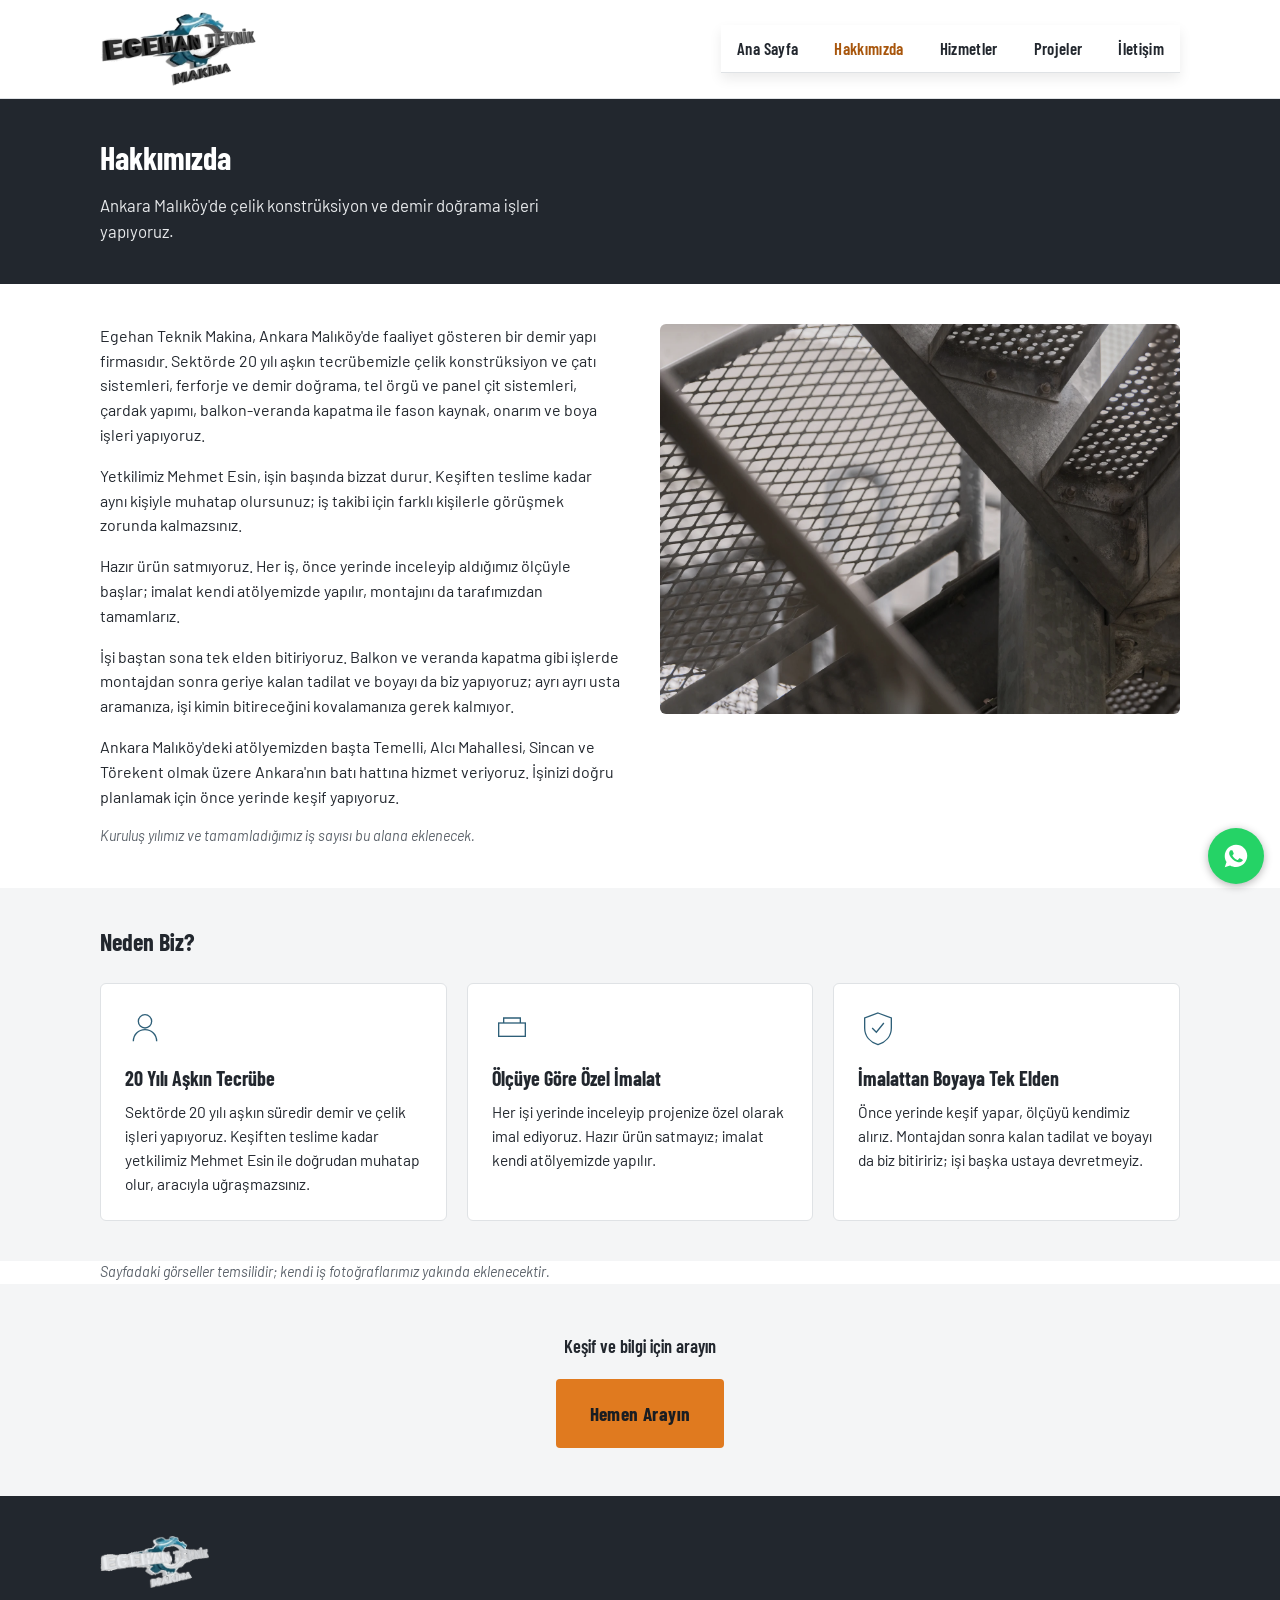
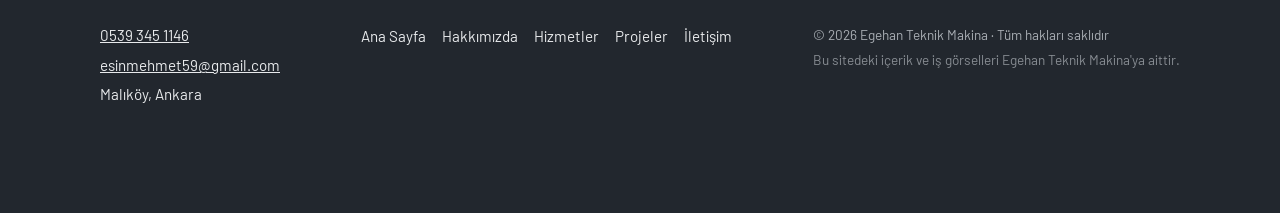
==== commit 63e2ccd6: "Gizlilik ve tabela düzeltmesi - Işıklı/LED tabela iddiaları kaldırıldı, hizmet 'Tabela İmalatı' oldu" ====
--- a/hakkimizda.html
+++ b/hakkimizda.html
@@ -152,7 +152,9 @@
       </ul>
     </nav>
 
-    <p class="telif">© 2026 Egehan Teknik Makina</p>
+    <p class="telif">© 2026 Egehan Teknik Makina · Tüm hakları saklıdır<br>
+      <span class="telif-alt">Bu sitedeki içerik ve iş görselleri Egehan Teknik Makina'ya aittir.</span>
+    </p>
   </div>
 </footer>
 
--- a/css/stil.css
+++ b/css/stil.css
@@ -999,6 +999,13 @@
   color: var(--renk-celik);
 }
 
+.telif-alt {
+  display: inline-block;
+  margin-top: 4px;
+  font-size: 0.85rem;
+  opacity: 0.75;
+}
+
 .telif {
   font-size: 0.85rem;
   color: #a9aeb4;
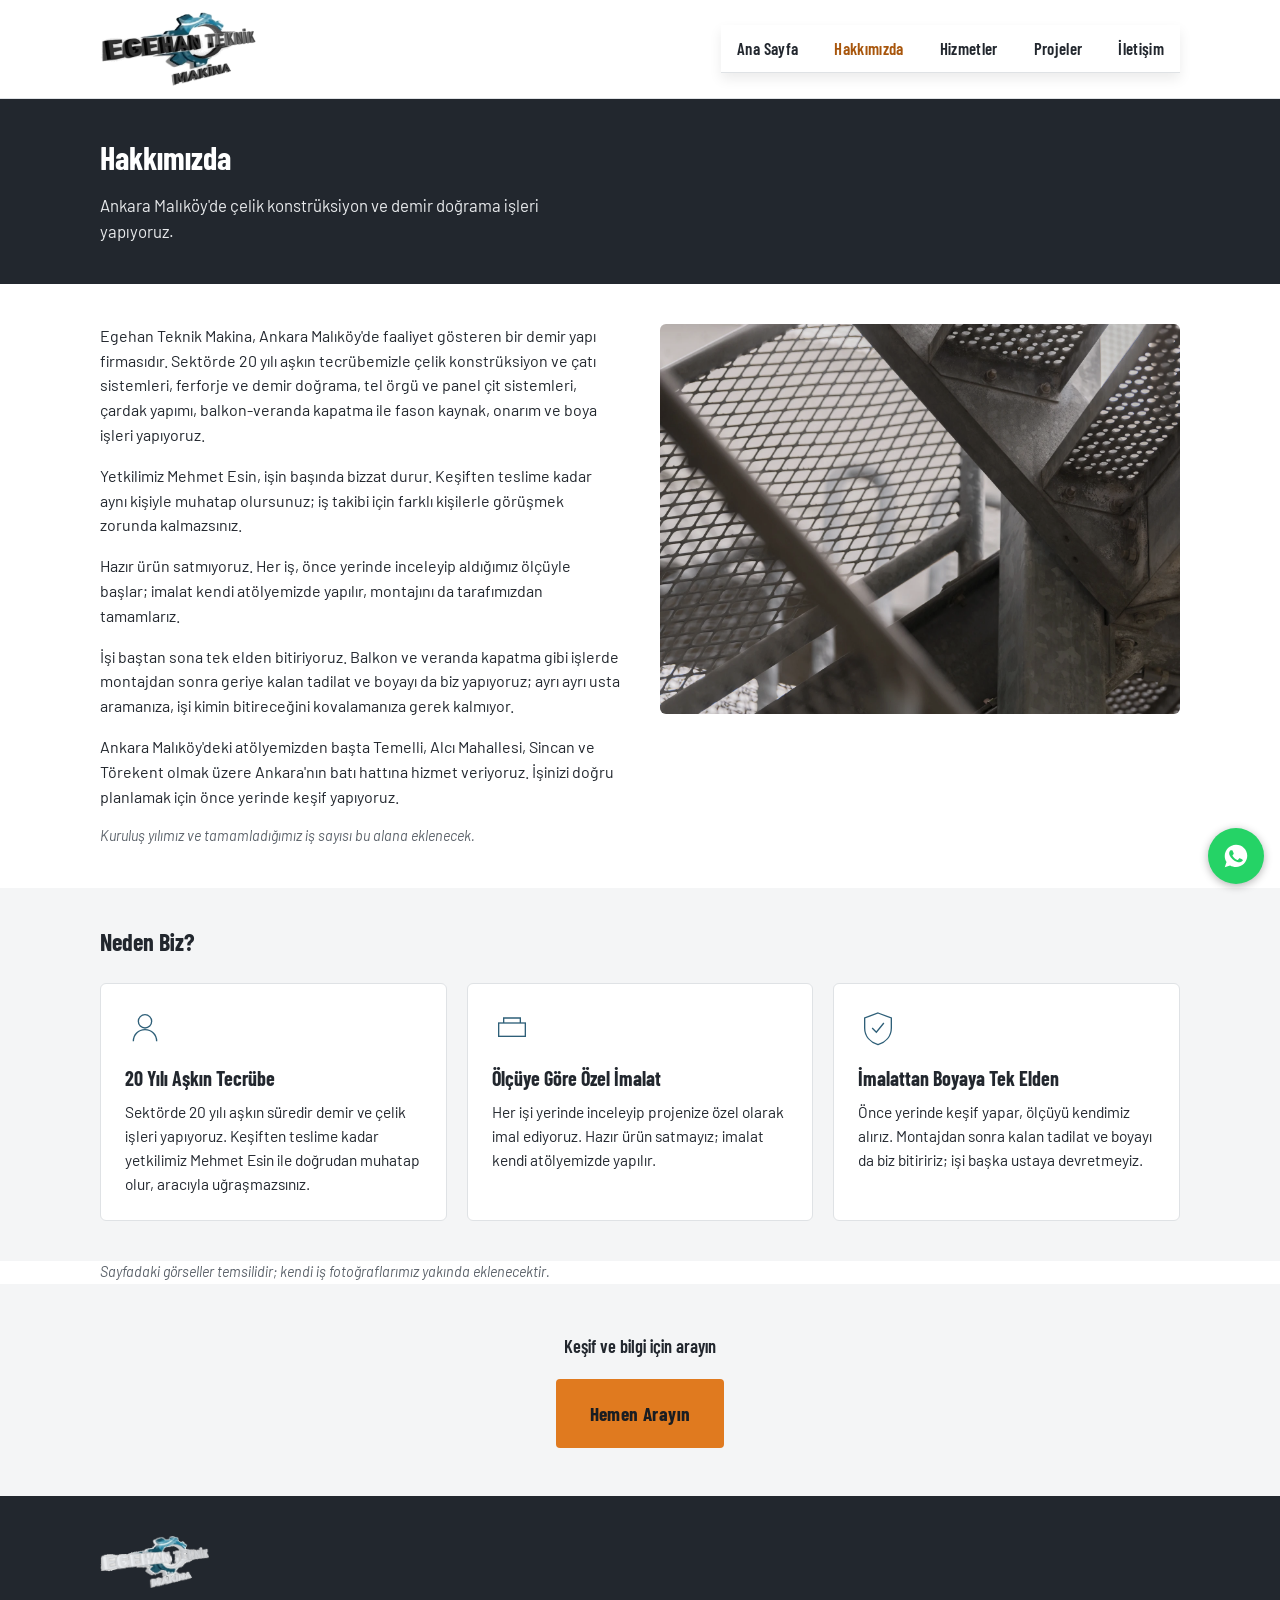
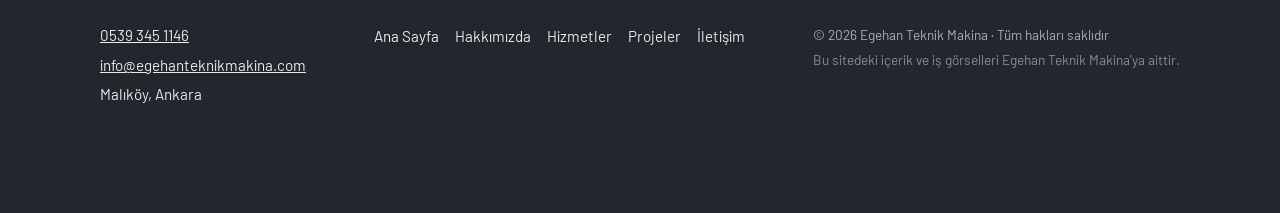
==== commit 6110567e: "Sitedeki e-posta info@egehanteknikmakina.com oldu - 5 sayfada altbilgi, iletişim kartı ve JSON-LD em" ====
--- a/hakkimizda.html
+++ b/hakkimizda.html
@@ -137,7 +137,7 @@
 
     <ul class="alt-bilgi-iletisim">
       <li><a href="tel:+905393451146">0539 345 1146</a></li>
-      <li><a href="mailto:esinmehmet59@gmail.com">esinmehmet59@gmail.com</a></li>
+      <li><a href="mailto:info@egehanteknikmakina.com">info@egehanteknikmakina.com</a></li>
       <!-- TODO: tam atölye adresi gelince güncellenecek -->
       <li>Malıköy, Ankara</li>
     </ul>
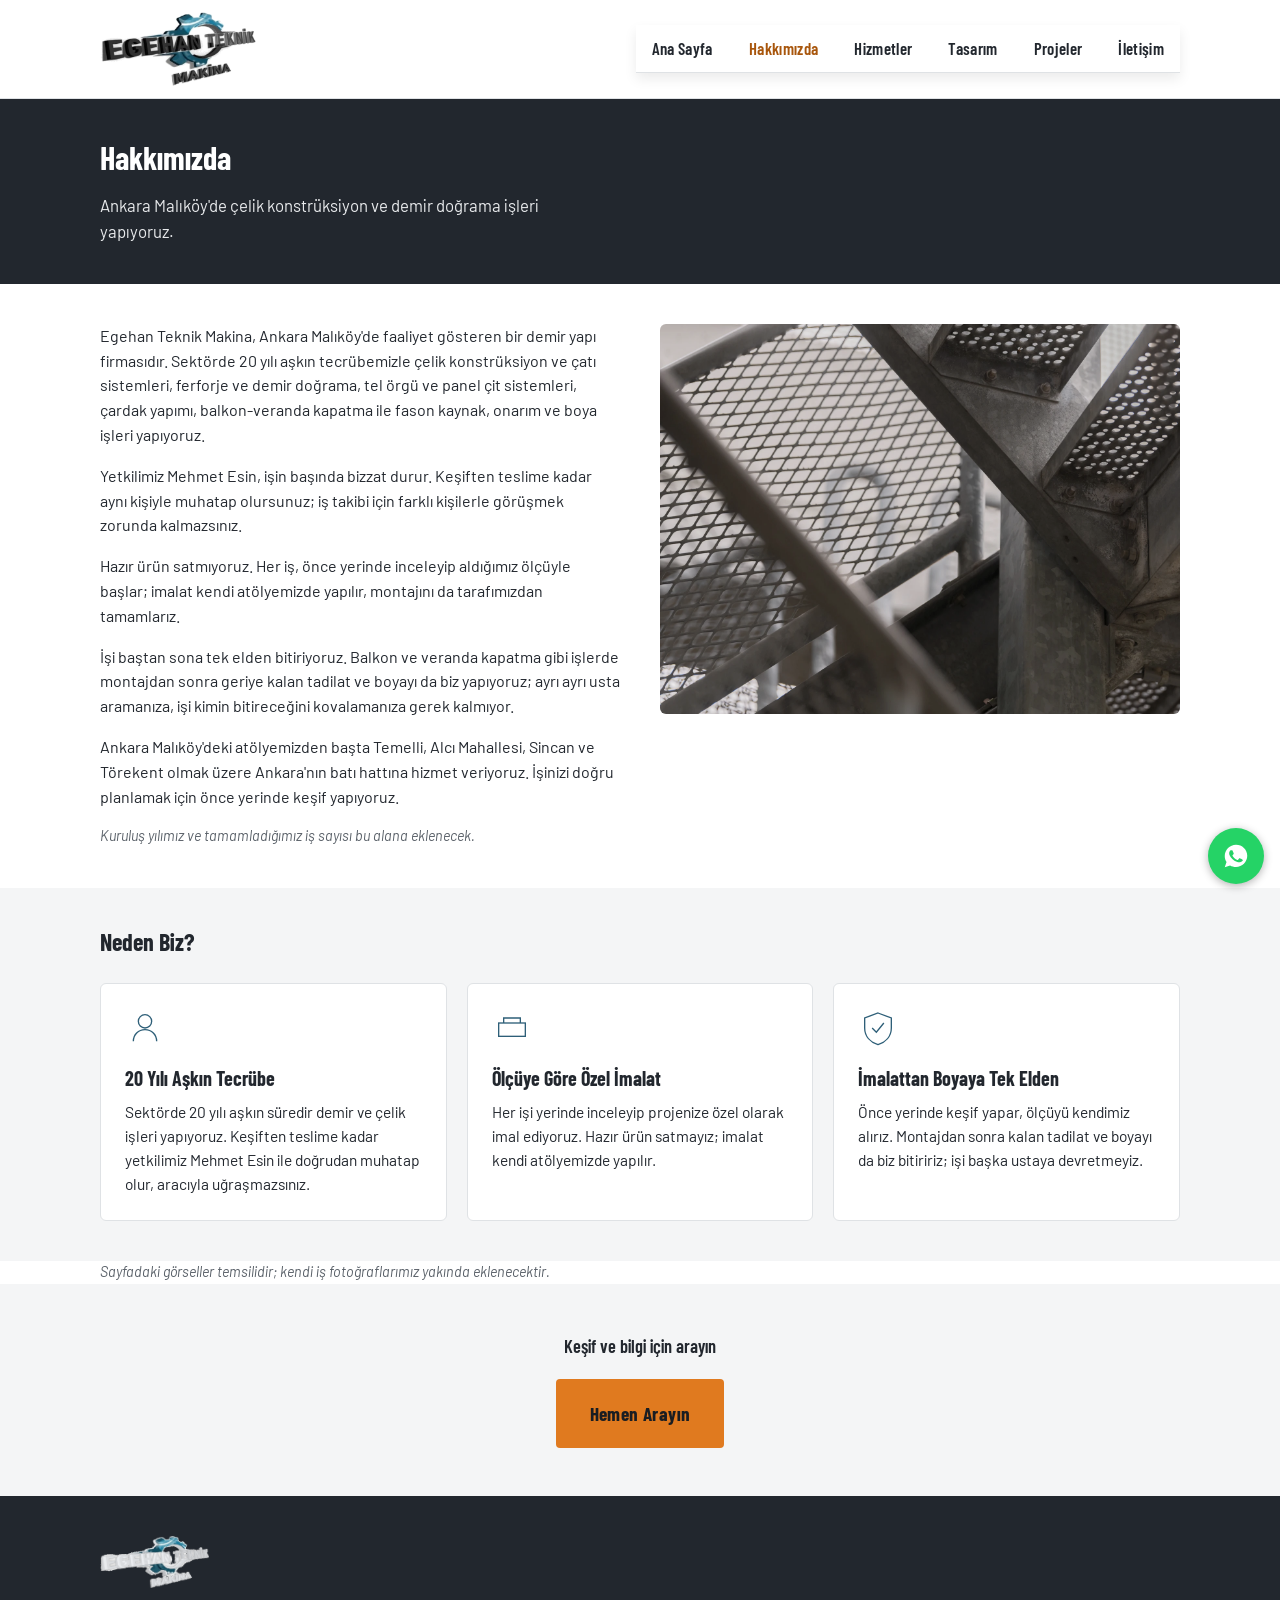
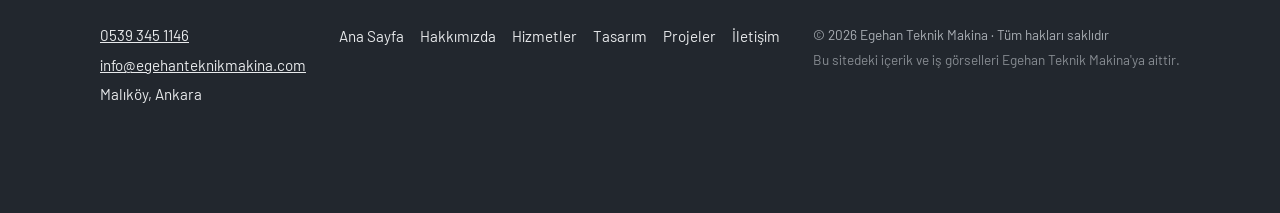
==== commit 013fcc4c: "Balkon & Cephe Tasarımı (3D) hizmeti ve Tasarım sayfası eklendi" ====
--- a/hakkimizda.html
+++ b/hakkimizda.html
@@ -47,6 +47,7 @@
         <li><a href="index.html">Ana Sayfa</a></li>
         <li><a href="hakkimizda.html" aria-current="page">Hakkımızda</a></li>
         <li><a href="hizmetler.html">Hizmetler</a></li>
+        <li><a href="tasarim.html">Tasarım</a></li>
         <li><a href="projeler.html">Projeler</a></li>
         <li><a href="iletisim.html">İletişim</a></li>
       </ul>
@@ -147,6 +148,7 @@
         <li><a href="index.html">Ana Sayfa</a></li>
         <li><a href="hakkimizda.html">Hakkımızda</a></li>
         <li><a href="hizmetler.html">Hizmetler</a></li>
+        <li><a href="tasarim.html">Tasarım</a></li>
         <li><a href="projeler.html">Projeler</a></li>
         <li><a href="iletisim.html">İletişim</a></li>
       </ul>
--- a/css/stil.css
+++ b/css/stil.css
@@ -596,6 +596,19 @@
   color: #5a6169;
 }
 
+/* tasarim.html: 3D çizimlerin yapılmış iş sanılmaması için etiket */
+.galeri-oge figcaption .etiket-3d {
+  display: inline-block;
+  margin-bottom: 8px;
+  padding: 2px 8px;
+  border-radius: 4px;
+  background: var(--renk-grafit);
+  color: #ffffff;
+  font-size: 0.8rem;
+  font-weight: 600;
+  letter-spacing: 0.03em;
+}
+
 .galeri-bos {
   background: #ffffff;
   border: 1px solid #dfe2e5;
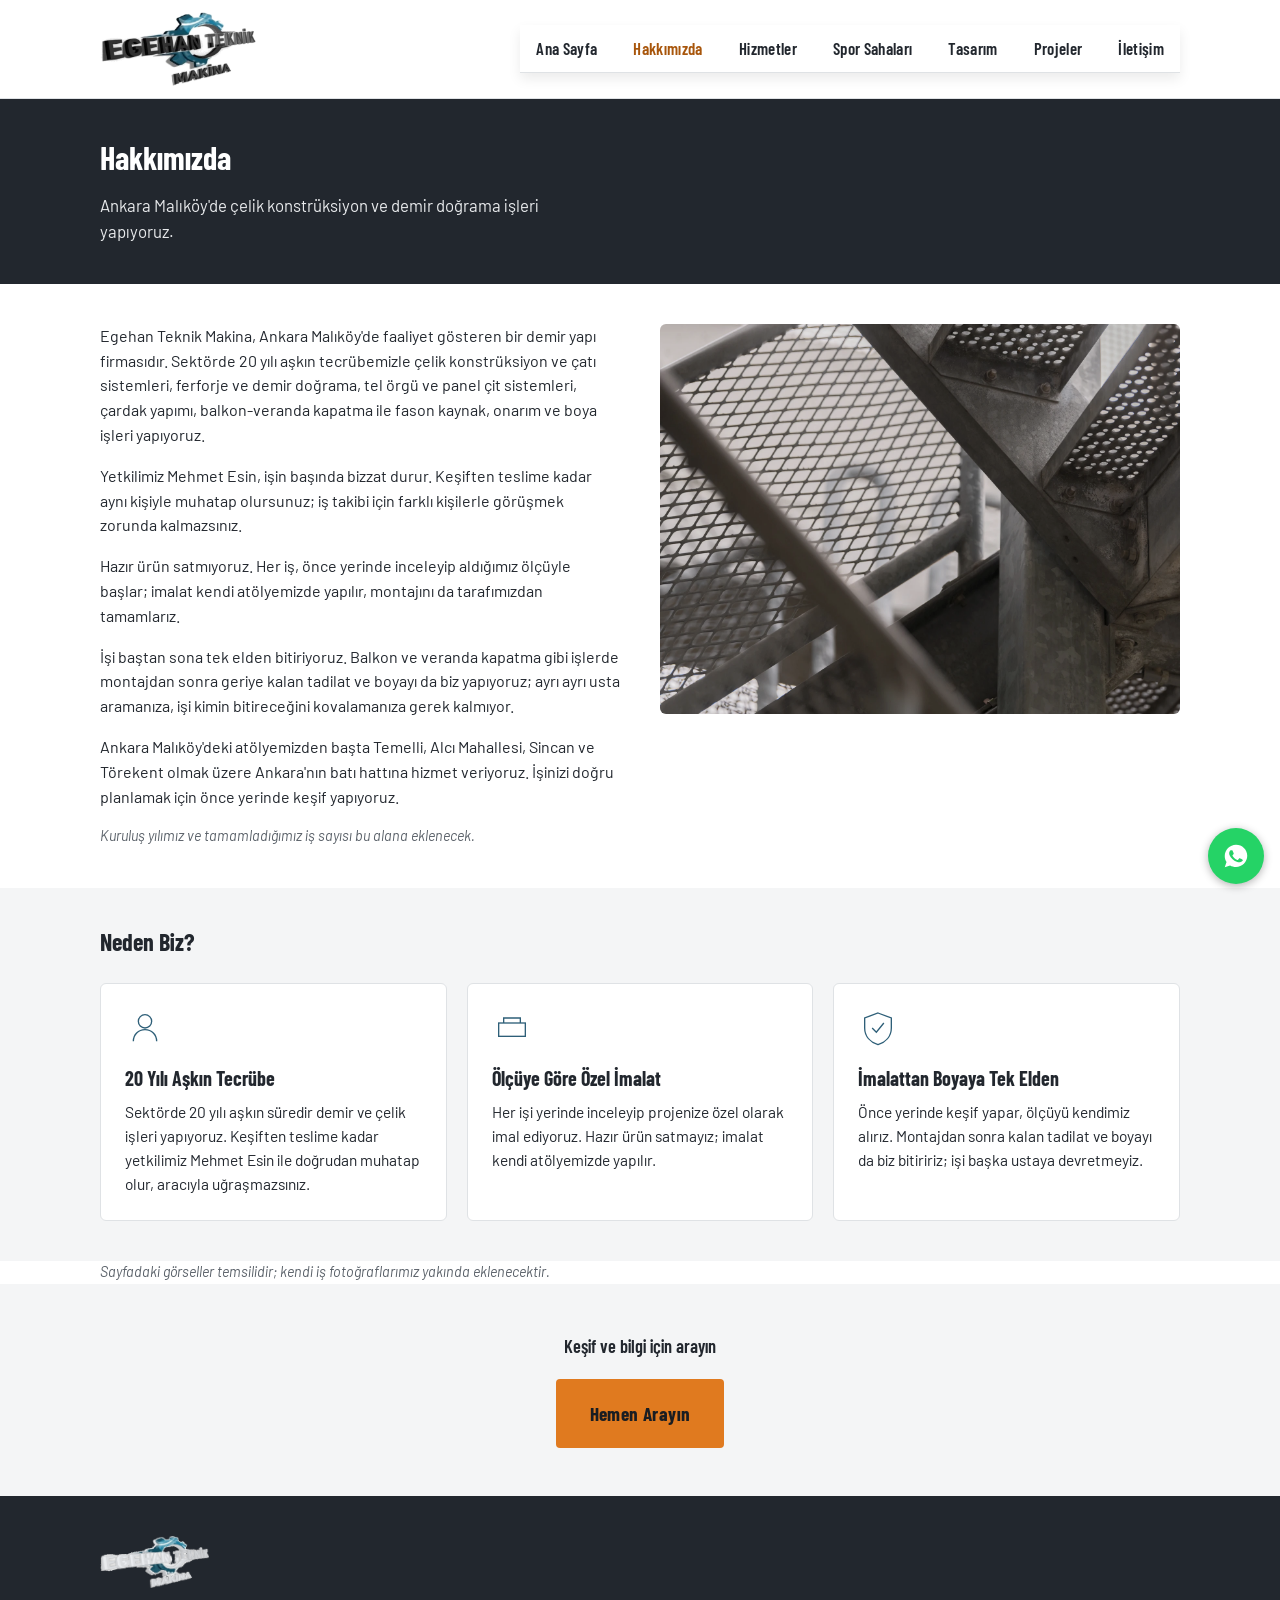
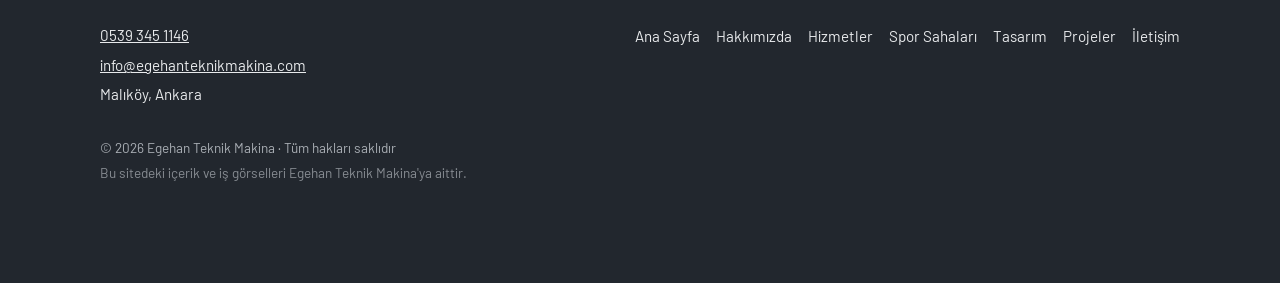
==== commit 87789771: "Site spor sahaları ve oyun parkı sayfası, mutfak tezgahı, yeni 3D çizimler ve yerel SEO metinleri" ====
--- a/hakkimizda.html
+++ b/hakkimizda.html
@@ -4,20 +4,20 @@
 <meta charset="UTF-8">
 <meta name="viewport" content="width=device-width, initial-scale=1.0">
 <title>Hakkımızda — Egehan Teknik Makina | Çelik Konstrüksiyon &amp; Demir Doğrama</title>
-<meta name="description" content="Egehan Teknik Makina hakkında bilgi alın. Ankara'da çelik konstrüksiyon, ferforje, çit sistemleri, balkon kapatma ve kaynak-boya işlerinde yetkili Mehmet Esin ile doğrudan çalışın.">
+<meta name="description" content="Egehan Teknik Makina hakkında bilgi alın. Ankara'da demir doğrama, balkon kapatma, site spor sahaları ve oyun parkları, çelik konstrüksiyon ve ferforje işlerinde yetkili Mehmet Esin ile doğrudan çalışın.">
 <link rel="canonical" href="https://egehanteknikmakina.com/hakkimizda.html">
 <meta property="og:type" content="website">
 <meta property="og:locale" content="tr_TR">
 <meta property="og:site_name" content="Egehan Teknik Makina">
 <meta property="og:url" content="https://egehanteknikmakina.com/hakkimizda.html">
 <meta property="og:title" content="Hakkımızda — Egehan Teknik Makina">
-<meta property="og:description" content="Egehan Teknik Makina hakkında bilgi alın. Ankara'da çelik konstrüksiyon, ferforje, çit sistemleri, balkon kapatma ve kaynak-boya işlerinde yetkili Mehmet Esin ile doğrudan çalışın.">
+<meta property="og:description" content="Egehan Teknik Makina hakkında bilgi alın. Ankara'da demir doğrama, balkon kapatma, site spor sahaları ve oyun parkları, çelik konstrüksiyon ve ferforje işlerinde yetkili Mehmet Esin ile doğrudan çalışın.">
 <meta property="og:image" content="https://egehanteknikmakina.com/gorseller/paylasim.jpg">
 <meta property="og:image:width" content="1200">
 <meta property="og:image:height" content="630">
 <meta name="twitter:card" content="summary_large_image">
 <meta name="twitter:title" content="Hakkımızda — Egehan Teknik Makina">
-<meta name="twitter:description" content="Egehan Teknik Makina hakkında bilgi alın. Ankara'da çelik konstrüksiyon, ferforje, çit sistemleri, balkon kapatma ve kaynak-boya işlerinde yetkili Mehmet Esin ile doğrudan çalışın.">
+<meta name="twitter:description" content="Egehan Teknik Makina hakkında bilgi alın. Ankara'da demir doğrama, balkon kapatma, site spor sahaları ve oyun parkları, çelik konstrüksiyon ve ferforje işlerinde yetkili Mehmet Esin ile doğrudan çalışın.">
 <meta name="twitter:image" content="https://egehanteknikmakina.com/gorseller/paylasim.jpg">
 <meta name="theme-color" content="#22272e">
 <link rel="preconnect" href="https://fonts.googleapis.com">
@@ -47,6 +47,7 @@
         <li><a href="index.html">Ana Sayfa</a></li>
         <li><a href="hakkimizda.html" aria-current="page">Hakkımızda</a></li>
         <li><a href="hizmetler.html">Hizmetler</a></li>
+        <li><a href="spor-sahalari.html">Spor Sahaları</a></li>
         <li><a href="tasarim.html">Tasarım</a></li>
         <li><a href="projeler.html">Projeler</a></li>
         <li><a href="iletisim.html">İletişim</a></li>
@@ -148,6 +149,7 @@
         <li><a href="index.html">Ana Sayfa</a></li>
         <li><a href="hakkimizda.html">Hakkımızda</a></li>
         <li><a href="hizmetler.html">Hizmetler</a></li>
+        <li><a href="spor-sahalari.html">Spor Sahaları</a></li>
         <li><a href="tasarim.html">Tasarım</a></li>
         <li><a href="projeler.html">Projeler</a></li>
         <li><a href="iletisim.html">İletişim</a></li>
--- a/css/stil.css
+++ b/css/stil.css
@@ -1274,3 +1274,20 @@
     grid-template-columns: repeat(3, 1fr);
   }
 }
+
+/* index.html vitrin: 3 görsel aynı boyda (dikey oyun parkı fotoğrafı uzamasın) */
+.galeri-grid--esit .galeri-oge img {
+  aspect-ratio: 4 / 3;
+  object-fit: cover;
+}
+
+/* Dikey fotoğrafta işin görünen kısmı (çardak + zemin) kadraja girsin */
+img.gorsel-ust {
+  object-position: center 15%;
+}
+
+@media (min-width: 1024px) {
+  .galeri-grid--esit {
+    grid-template-columns: repeat(3, 1fr);
+  }
+}
